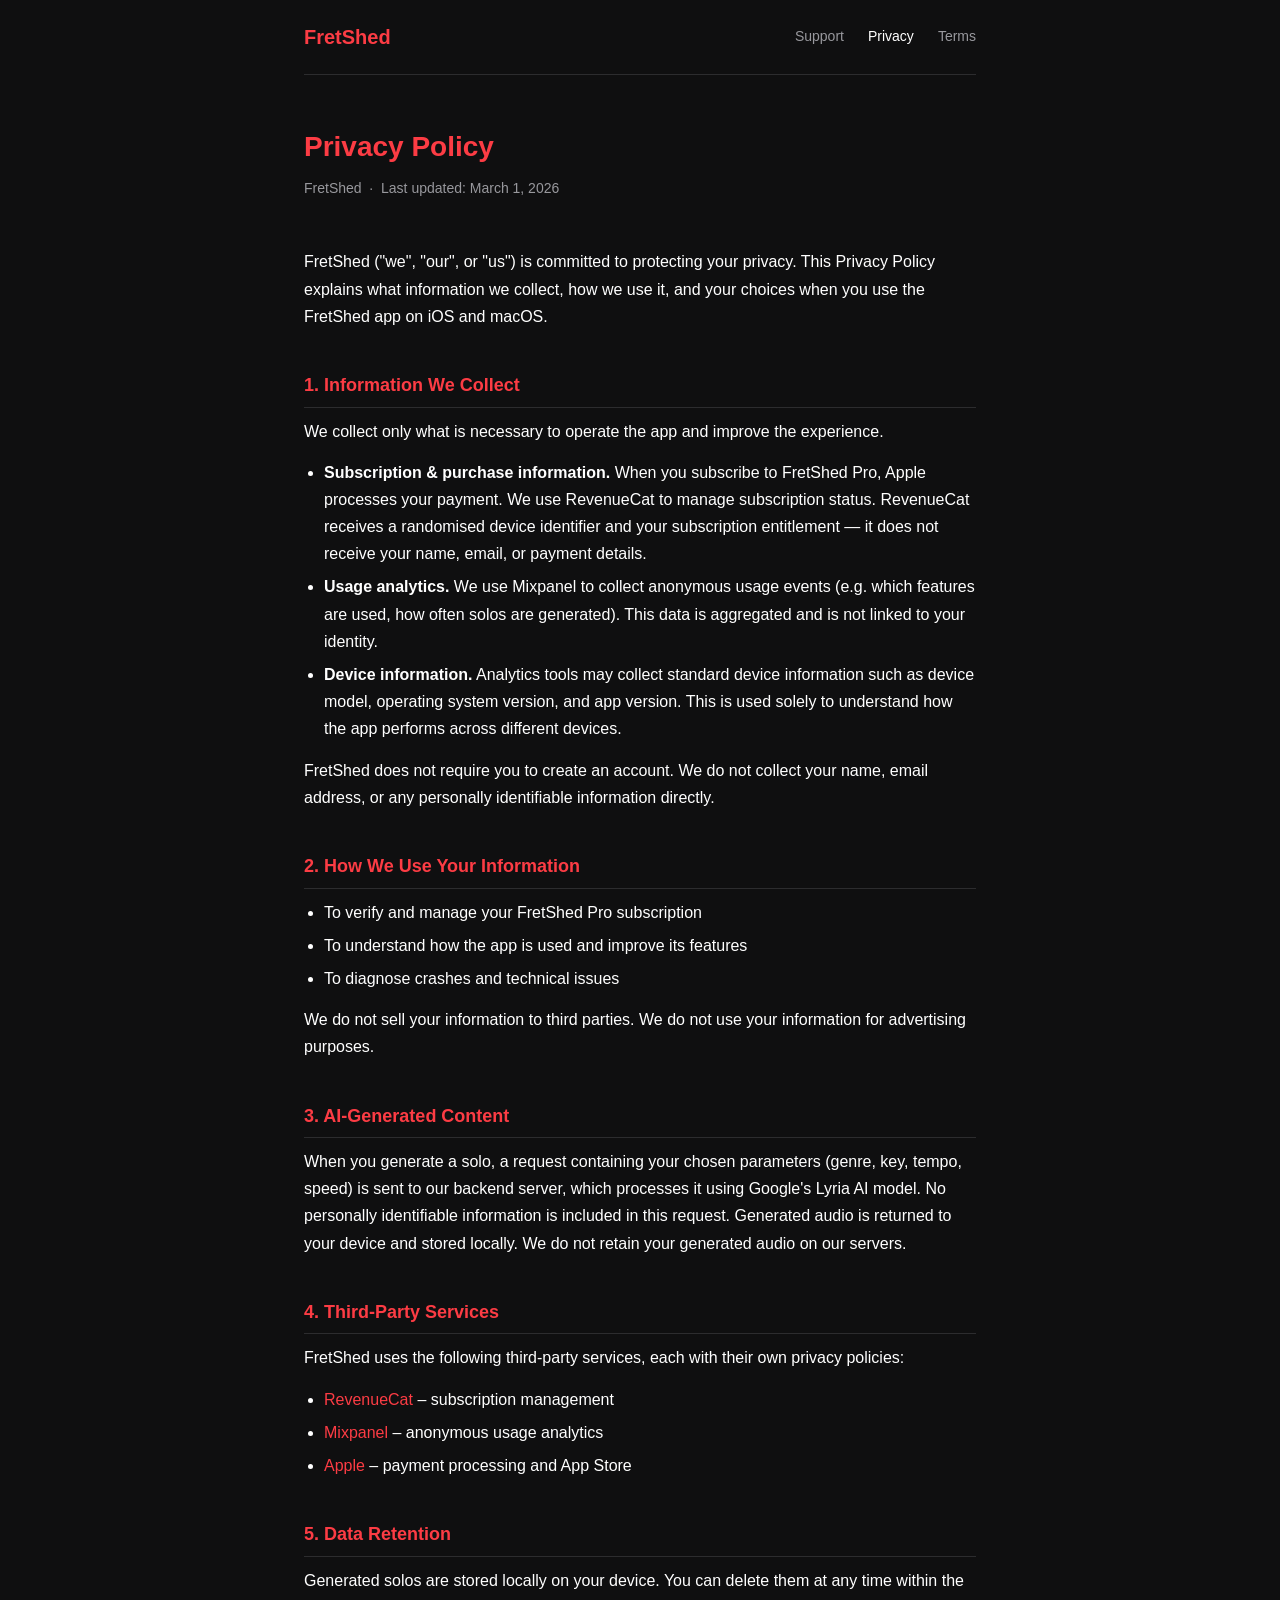
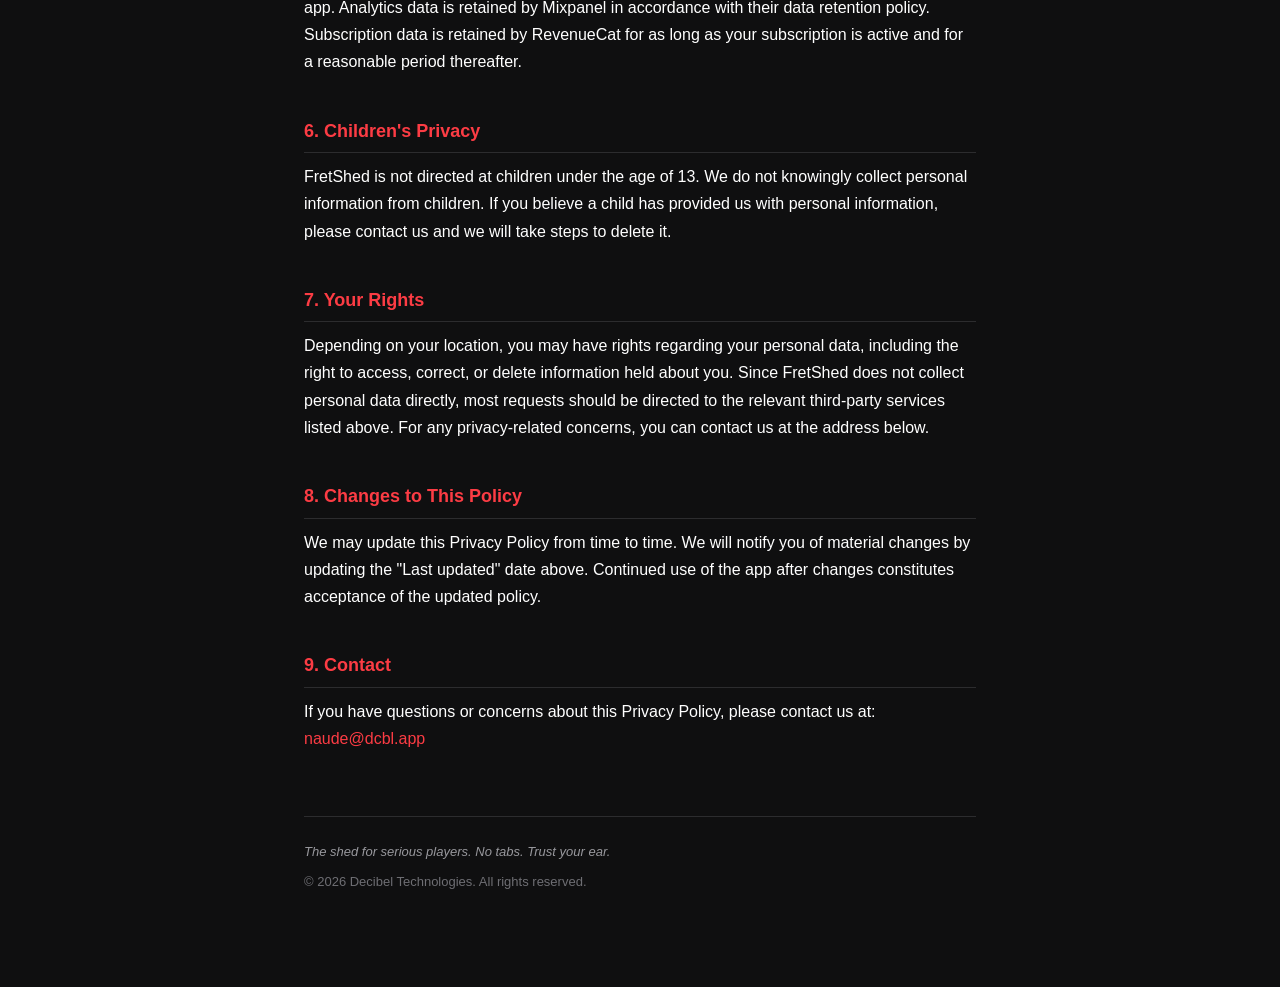
==== privacy.html @ 3954017b "Added support and updated terms and privacy with design language" ====
<!DOCTYPE html>
<html lang="en">
<head>
  <meta charset="UTF-8" />
  <meta name="viewport" content="width=device-width, initial-scale=1.0" />
  <title>Privacy Policy – FretShed</title>
  <style>
    *, *::before, *::after { box-sizing: border-box; margin: 0; padding: 0; }
    body {
      font-family: -apple-system, BlinkMacSystemFont, "SF Pro Display", sans-serif;
      font-size: 16px;
      line-height: 1.7;
      color: #FFFFFF;
      background: #0F0F10;
      padding: 0 24px 80px;
      max-width: 720px;
      margin: 0 auto;
    }
    nav {
      display: flex;
      align-items: center;
      gap: 24px;
      padding: 20px 0;
      border-bottom: 1px solid #2C2C2E;
      margin-bottom: 48px;
    }
    nav .brand {
      font-size: 20px;
      font-weight: 700;
      color: #FC3C44;
      text-decoration: none;
      margin-right: auto;
    }
    nav a {
      color: #98989D;
      text-decoration: none;
      font-size: 14px;
      font-weight: 500;
    }
    nav a:hover, nav a.active {
      color: #FFFFFF;
    }
    header { margin-bottom: 48px; }
    header h1 {
      font-size: 28px;
      font-weight: 700;
      color: #FC3C44;
      margin-bottom: 6px;
    }
    header p { color: #98989D; font-size: 14px; }
    h2 {
      font-size: 18px;
      font-weight: 600;
      color: #FC3C44;
      margin-top: 40px;
      margin-bottom: 10px;
      padding-bottom: 6px;
      border-bottom: 1px solid #2C2C2E;
    }
    p { margin-bottom: 14px; }
    ul { margin: 10px 0 14px 20px; }
    ul li { margin-bottom: 6px; color: #FFFFFF; }
    a { color: #FC3C44; text-decoration: none; }
    a:hover { text-decoration: underline; }
    footer {
      margin-top: 64px;
      padding-top: 24px;
      border-top: 1px solid #2C2C2E;
      font-size: 13px;
      color: #6E6E73;
    }
    footer .tagline {
      color: #98989D;
      font-style: italic;
      margin-bottom: 8px;
    }
  </style>
</head>
<body>

  <nav>
    <a href="support.html" class="brand">FretShed</a>
    <a href="support.html">Support</a>
    <a href="privacy.html" class="active">Privacy</a>
    <a href="terms.html">Terms</a>
  </nav>

  <header>
    <h1>Privacy Policy</h1>
    <p>FretShed &nbsp;·&nbsp; Last updated: March 1, 2026</p>
  </header>

  <p>FretShed ("we", "our", or "us") is committed to protecting your privacy. This Privacy Policy explains what information we collect, how we use it, and your choices when you use the FretShed app on iOS and macOS.</p>

  <h2>1. Information We Collect</h2>
  <p>We collect only what is necessary to operate the app and improve the experience.</p>
  <ul>
    <li><strong>Subscription & purchase information.</strong> When you subscribe to FretShed Pro, Apple processes your payment. We use RevenueCat to manage subscription status. RevenueCat receives a randomised device identifier and your subscription entitlement — it does not receive your name, email, or payment details.</li>
    <li><strong>Usage analytics.</strong> We use Mixpanel to collect anonymous usage events (e.g. which features are used, how often solos are generated). This data is aggregated and is not linked to your identity.</li>
    <li><strong>Device information.</strong> Analytics tools may collect standard device information such as device model, operating system version, and app version. This is used solely to understand how the app performs across different devices.</li>
  </ul>
  <p>FretShed does not require you to create an account. We do not collect your name, email address, or any personally identifiable information directly.</p>

  <h2>2. How We Use Your Information</h2>
  <ul>
    <li>To verify and manage your FretShed Pro subscription</li>
    <li>To understand how the app is used and improve its features</li>
    <li>To diagnose crashes and technical issues</li>
  </ul>
  <p>We do not sell your information to third parties. We do not use your information for advertising purposes.</p>

  <h2>3. AI-Generated Content</h2>
  <p>When you generate a solo, a request containing your chosen parameters (genre, key, tempo, speed) is sent to our backend server, which processes it using Google's Lyria AI model. No personally identifiable information is included in this request. Generated audio is returned to your device and stored locally. We do not retain your generated audio on our servers.</p>

  <h2>4. Third-Party Services</h2>
  <p>FretShed uses the following third-party services, each with their own privacy policies:</p>
  <ul>
    <li><a href="https://www.revenuecat.com/privacy" target="_blank">RevenueCat</a> – subscription management</li>
    <li><a href="https://mixpanel.com/legal/privacy-policy/" target="_blank">Mixpanel</a> – anonymous usage analytics</li>
    <li><a href="https://www.apple.com/legal/privacy/" target="_blank">Apple</a> – payment processing and App Store</li>
  </ul>

  <h2>5. Data Retention</h2>
  <p>Generated solos are stored locally on your device. You can delete them at any time within the app. Analytics data is retained by Mixpanel in accordance with their data retention policy. Subscription data is retained by RevenueCat for as long as your subscription is active and for a reasonable period thereafter.</p>

  <h2>6. Children's Privacy</h2>
  <p>FretShed is not directed at children under the age of 13. We do not knowingly collect personal information from children. If you believe a child has provided us with personal information, please contact us and we will take steps to delete it.</p>

  <h2>7. Your Rights</h2>
  <p>Depending on your location, you may have rights regarding your personal data, including the right to access, correct, or delete information held about you. Since FretShed does not collect personal data directly, most requests should be directed to the relevant third-party services listed above. For any privacy-related concerns, you can contact us at the address below.</p>

  <h2>8. Changes to This Policy</h2>
  <p>We may update this Privacy Policy from time to time. We will notify you of material changes by updating the "Last updated" date above. Continued use of the app after changes constitutes acceptance of the updated policy.</p>

  <h2>9. Contact</h2>
  <p>If you have questions or concerns about this Privacy Policy, please contact us at:<br />
  <a href="mailto:naude@dcbl.app">naude@dcbl.app</a></p>

  <footer>
    <p class="tagline">The shed for serious players. No tabs. Trust your ear.</p>
    <p>&copy; 2026 Decibel Technologies. All rights reserved.</p>
  </footer>

</body>
</html>
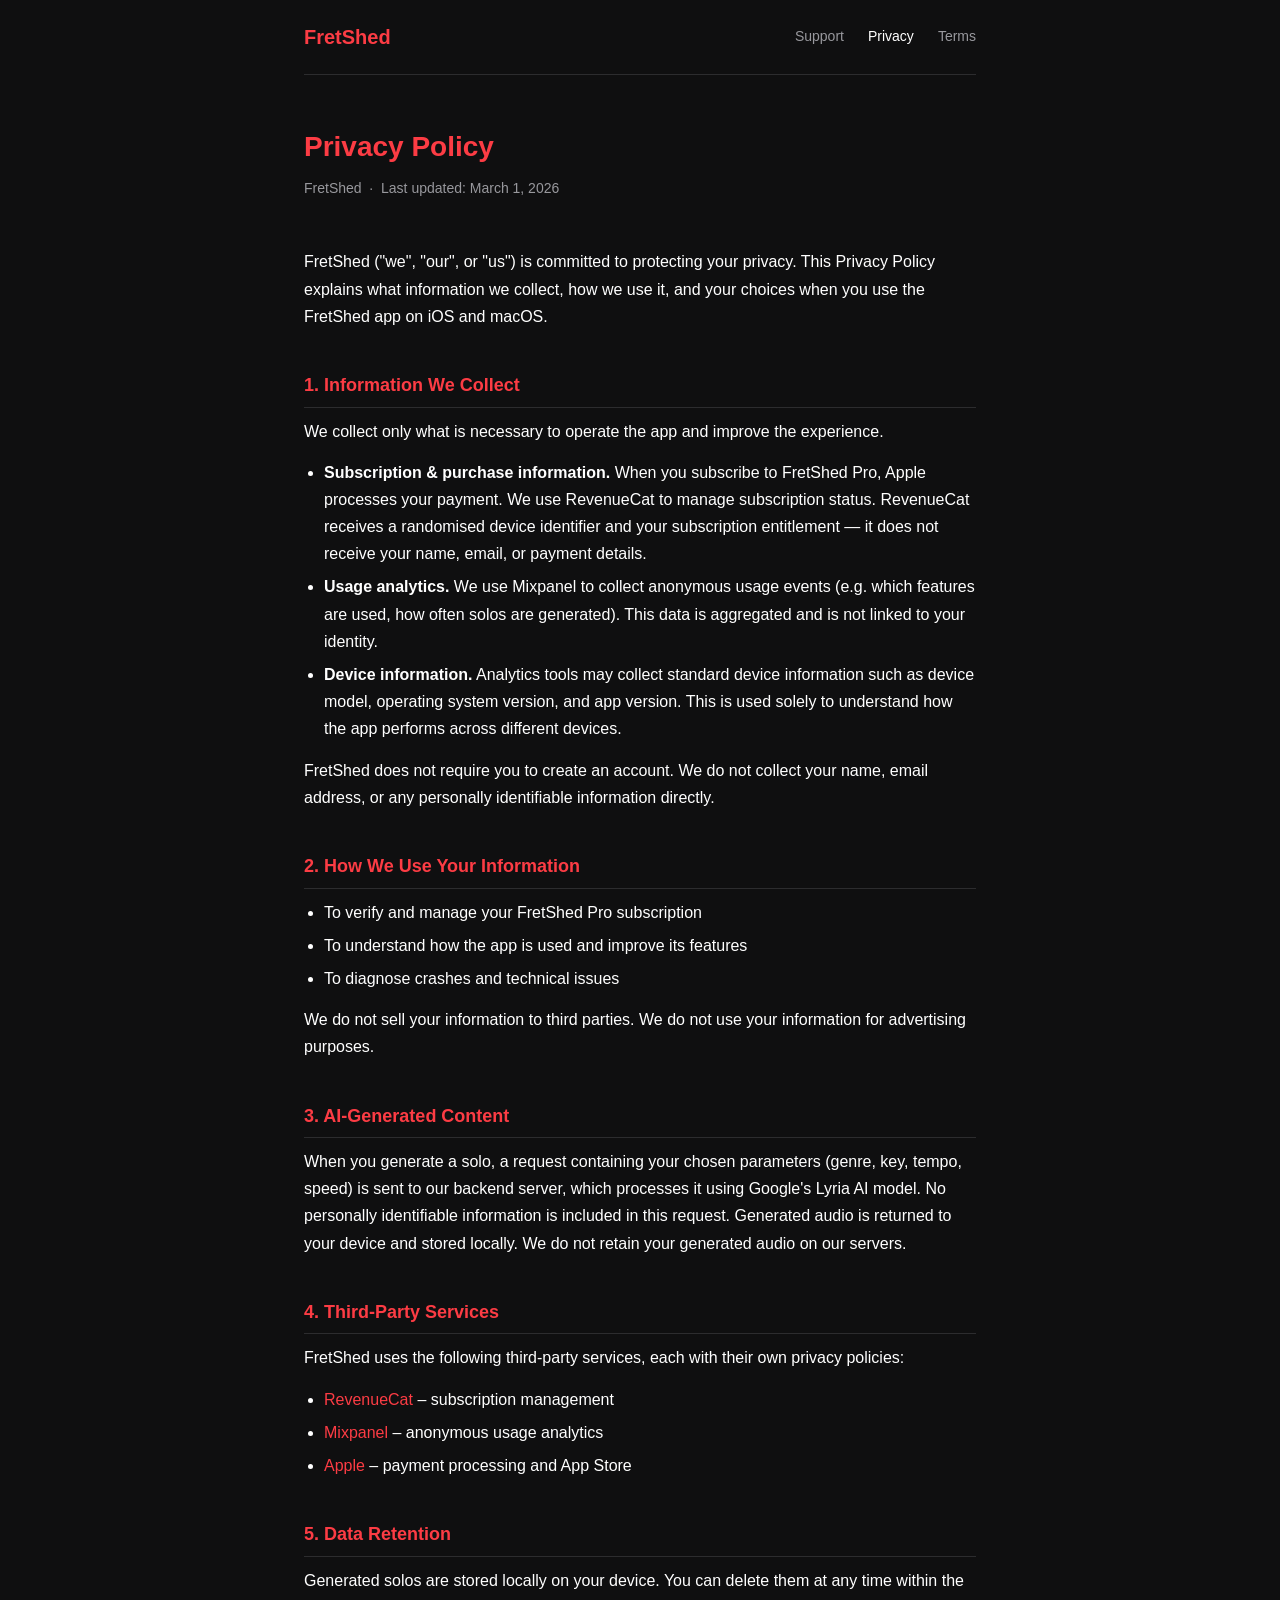
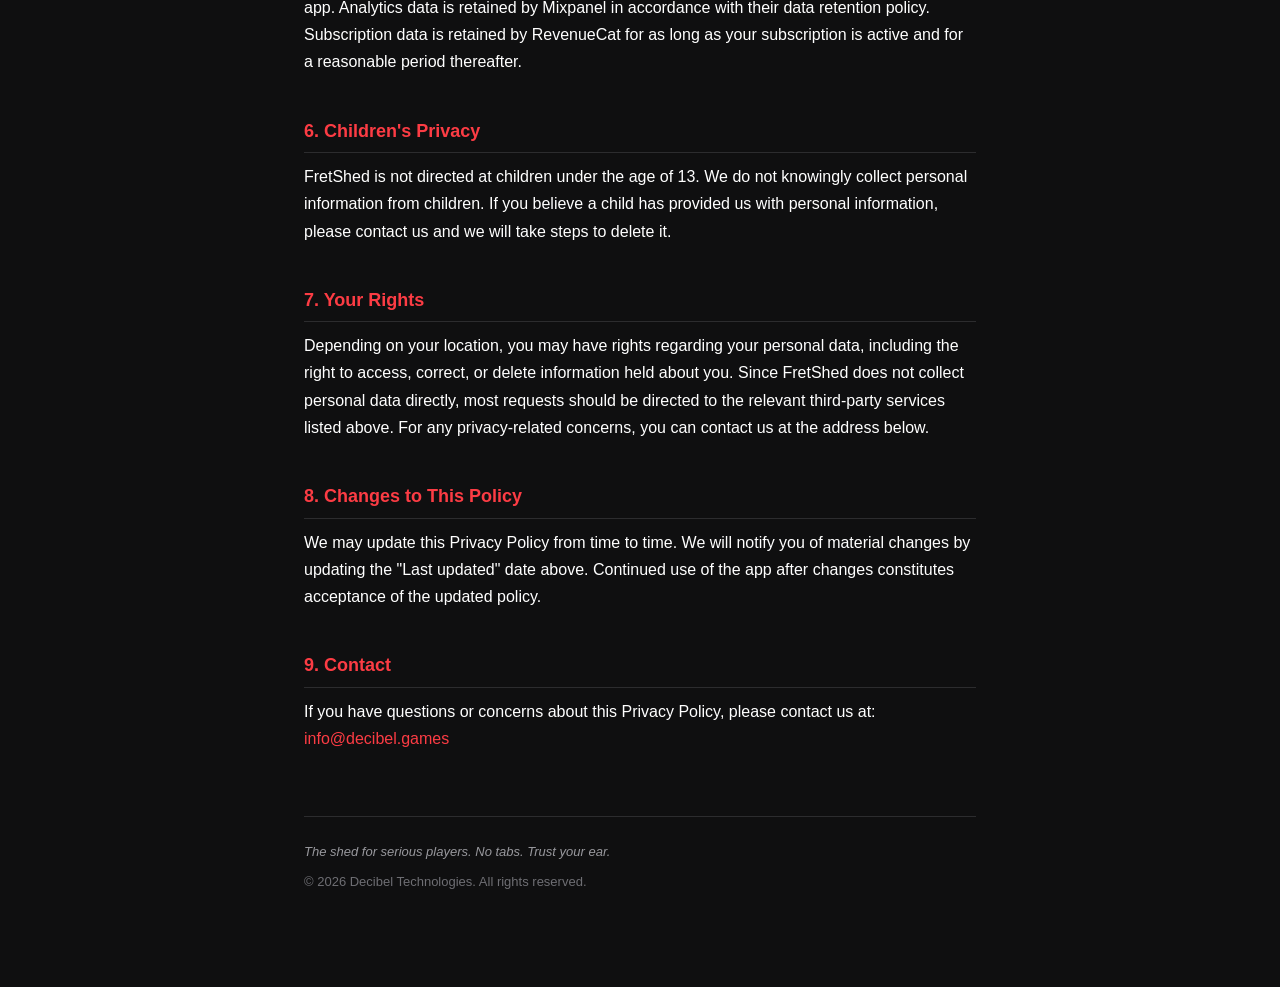
==== commit 7b3c5ef1: "SEO improvements: structured data, meta tags, sitemap, robots.txt, FAQ expansion - Add robots.txt an" ====
--- a/privacy.html
+++ b/privacy.html
@@ -4,6 +4,16 @@
   <meta charset="UTF-8" />
   <meta name="viewport" content="width=device-width, initial-scale=1.0" />
   <title>Privacy Policy – FretShed</title>
+  <meta name="description" content="FretShed Privacy Policy. We collect only what's necessary to operate the app. No accounts required. No personal data sold. Learn how we handle your information.">
+  <link rel="canonical" href="https://fretshed.app/privacy.html">
+
+  <!-- Open Graph -->
+  <meta property="og:type" content="website">
+  <meta property="og:site_name" content="FretShed">
+  <meta property="og:url" content="https://fretshed.app/privacy.html">
+  <meta property="og:title" content="Privacy Policy – FretShed">
+  <meta property="og:description" content="FretShed Privacy Policy. We collect only what's necessary to operate the app. No accounts required. No personal data sold.">
+  <meta property="og:image" content="https://fretshed.app/assets/icon.png">
   <style>
     *, *::before, *::after { box-sizing: border-box; margin: 0; padding: 0; }
     body {
@@ -115,9 +125,9 @@
   <h2>4. Third-Party Services</h2>
   <p>FretShed uses the following third-party services, each with their own privacy policies:</p>
   <ul>
-    <li><a href="https://www.revenuecat.com/privacy" target="_blank">RevenueCat</a> – subscription management</li>
-    <li><a href="https://mixpanel.com/legal/privacy-policy/" target="_blank">Mixpanel</a> – anonymous usage analytics</li>
-    <li><a href="https://www.apple.com/legal/privacy/" target="_blank">Apple</a> – payment processing and App Store</li>
+    <li><a href="https://www.revenuecat.com/privacy" target="_blank" rel="noopener noreferrer">RevenueCat</a> – subscription management</li>
+    <li><a href="https://mixpanel.com/legal/privacy-policy/" target="_blank" rel="noopener noreferrer">Mixpanel</a> – anonymous usage analytics</li>
+    <li><a href="https://www.apple.com/legal/privacy/" target="_blank" rel="noopener noreferrer">Apple</a> – payment processing and App Store</li>
   </ul>
 
   <h2>5. Data Retention</h2>
@@ -134,7 +144,7 @@
 
   <h2>9. Contact</h2>
   <p>If you have questions or concerns about this Privacy Policy, please contact us at:<br />
-  <a href="mailto:naude@dcbl.app">naude@dcbl.app</a></p>
+  <a href="mailto:info@decibel.games">info@decibel.games</a></p>
 
   <footer>
     <p class="tagline">The shed for serious players. No tabs. Trust your ear.</p>
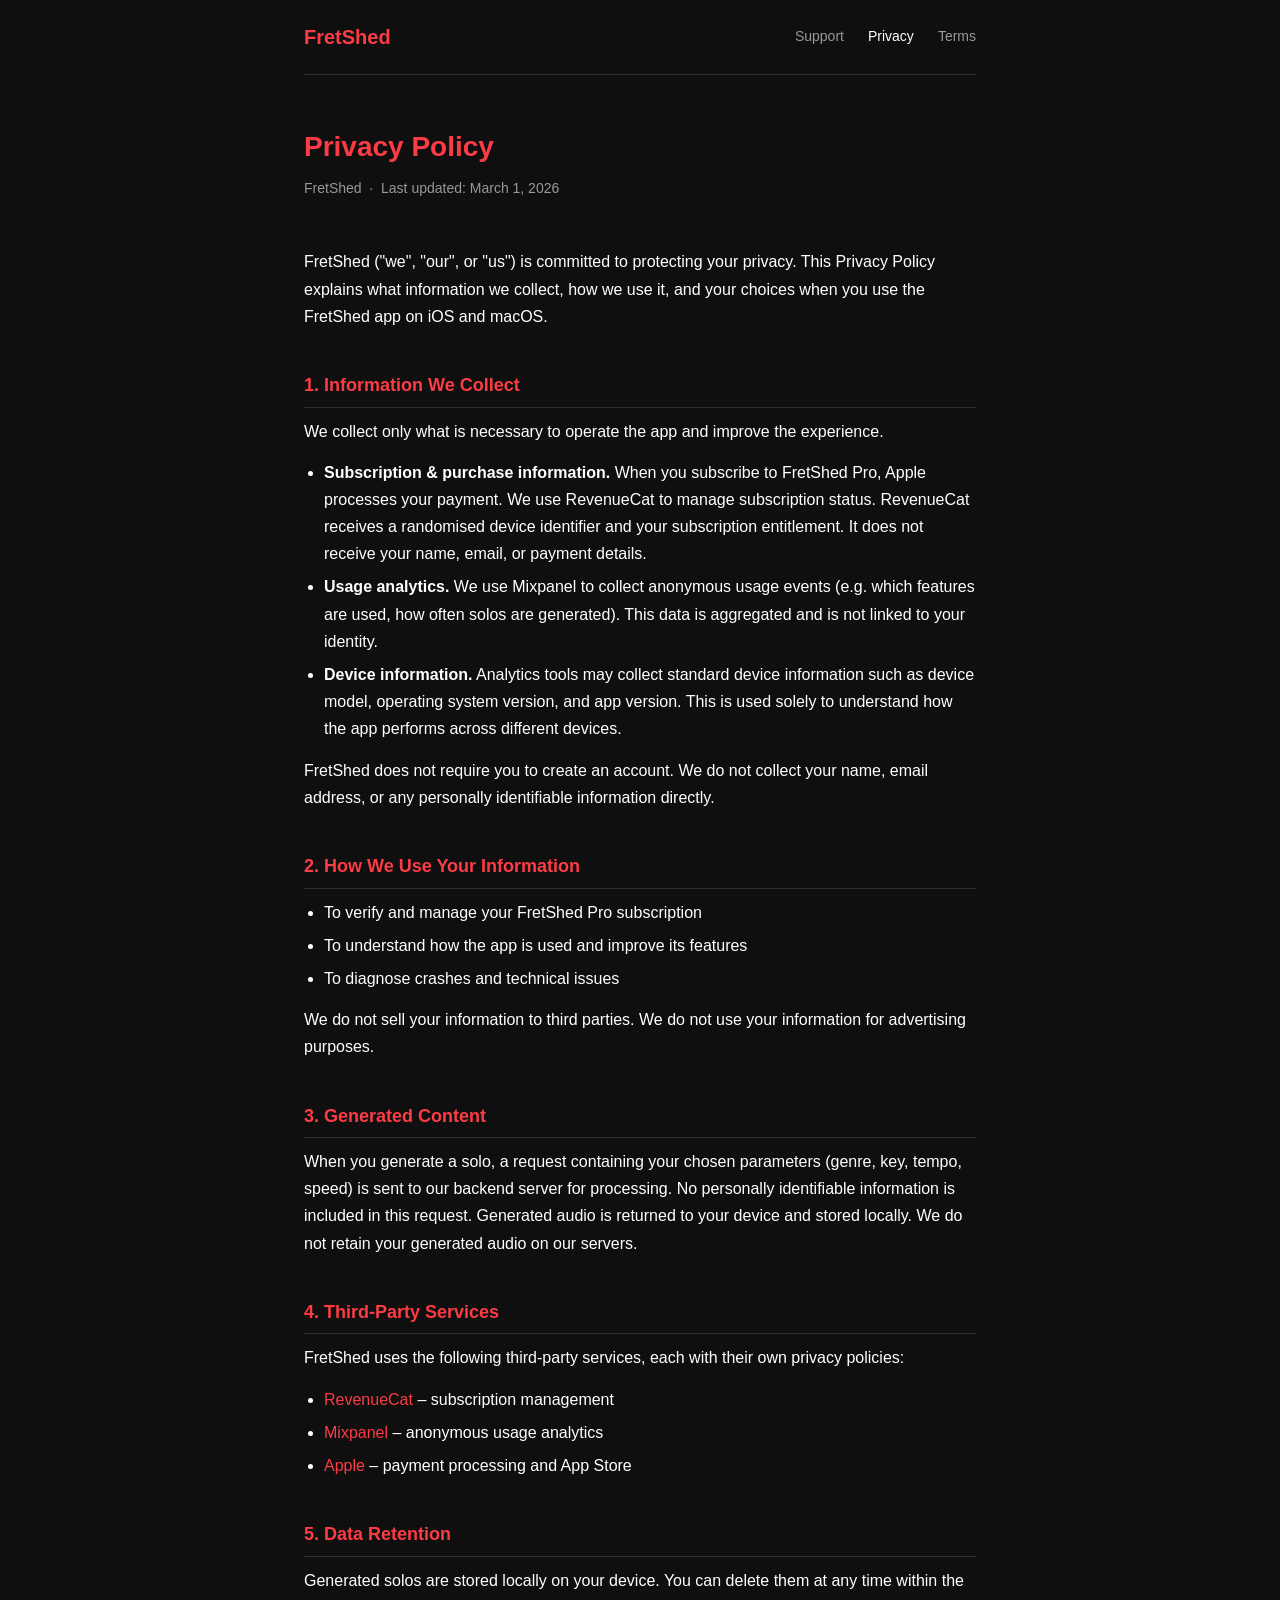
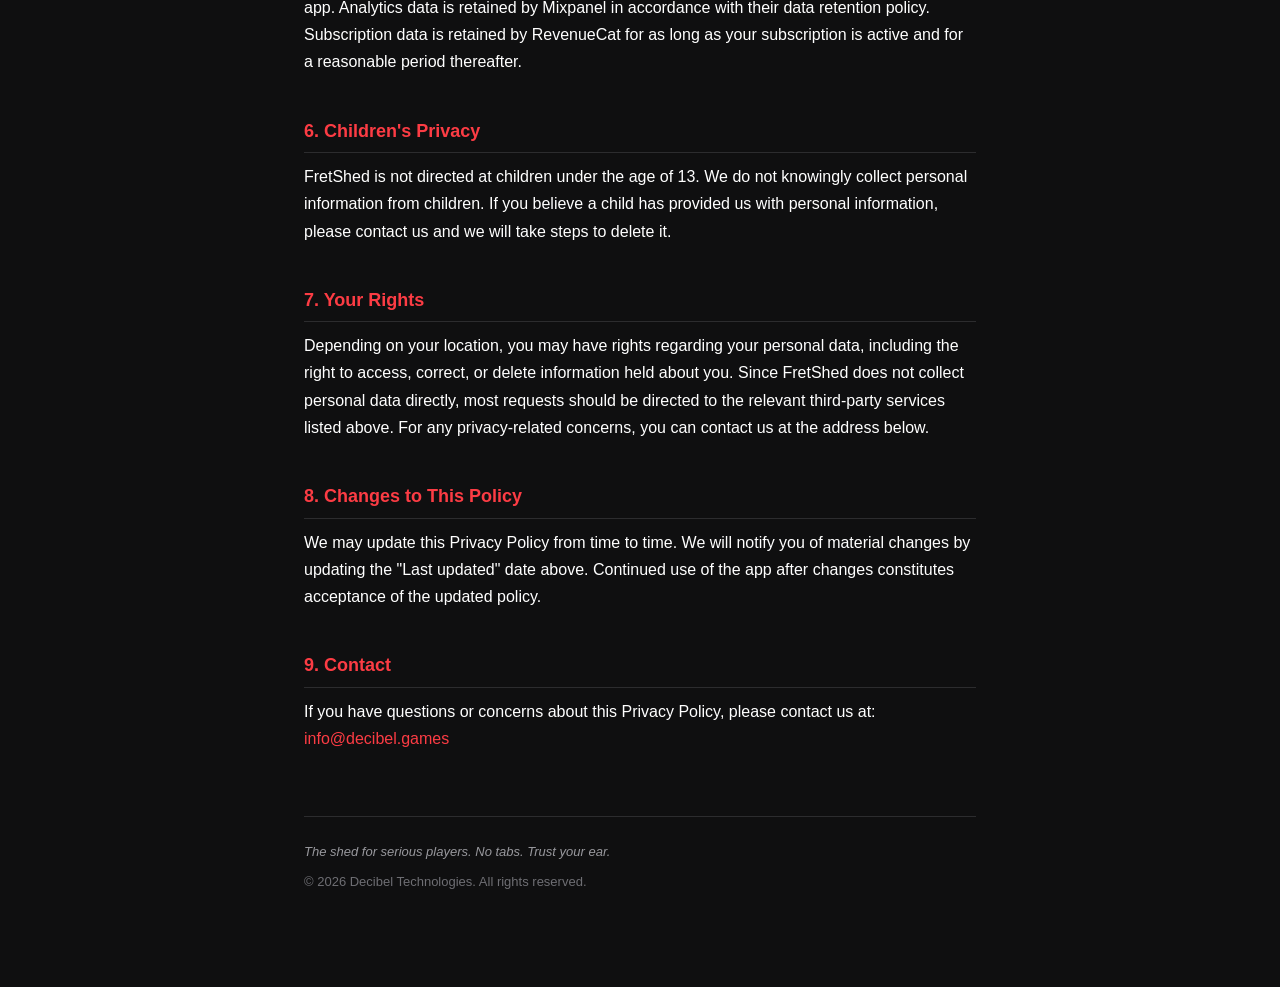
==== commit ab9b1acb: "Merge branch 'main' of github.com:dcbltech/fretshed-legal" ====
--- a/privacy.html
+++ b/privacy.html
@@ -5,15 +5,15 @@
   <meta name="viewport" content="width=device-width, initial-scale=1.0" />
   <title>Privacy Policy – FretShed</title>
   <meta name="description" content="FretShed Privacy Policy. We collect only what's necessary to operate the app. No accounts required. No personal data sold. Learn how we handle your information.">
-  <link rel="canonical" href="https://fretshed.app/privacy.html">
+  <link rel="canonical" href="https://fretshed.dcbl.app/privacy.html">
 
   <!-- Open Graph -->
   <meta property="og:type" content="website">
   <meta property="og:site_name" content="FretShed">
-  <meta property="og:url" content="https://fretshed.app/privacy.html">
+  <meta property="og:url" content="https://fretshed.dcbl.app/privacy.html">
   <meta property="og:title" content="Privacy Policy – FretShed">
   <meta property="og:description" content="FretShed Privacy Policy. We collect only what's necessary to operate the app. No accounts required. No personal data sold.">
-  <meta property="og:image" content="https://fretshed.app/assets/icon.png">
+  <meta property="og:image" content="https://fretshed.dcbl.app/assets/icon.png">
   <style>
     *, *::before, *::after { box-sizing: border-box; margin: 0; padding: 0; }
     body {
@@ -105,7 +105,7 @@
   <h2>1. Information We Collect</h2>
   <p>We collect only what is necessary to operate the app and improve the experience.</p>
   <ul>
-    <li><strong>Subscription & purchase information.</strong> When you subscribe to FretShed Pro, Apple processes your payment. We use RevenueCat to manage subscription status. RevenueCat receives a randomised device identifier and your subscription entitlement — it does not receive your name, email, or payment details.</li>
+    <li><strong>Subscription & purchase information.</strong> When you subscribe to FretShed Pro, Apple processes your payment. We use RevenueCat to manage subscription status. RevenueCat receives a randomised device identifier and your subscription entitlement. It does not receive your name, email, or payment details.</li>
     <li><strong>Usage analytics.</strong> We use Mixpanel to collect anonymous usage events (e.g. which features are used, how often solos are generated). This data is aggregated and is not linked to your identity.</li>
     <li><strong>Device information.</strong> Analytics tools may collect standard device information such as device model, operating system version, and app version. This is used solely to understand how the app performs across different devices.</li>
   </ul>
@@ -119,8 +119,8 @@
   </ul>
   <p>We do not sell your information to third parties. We do not use your information for advertising purposes.</p>
 
-  <h2>3. AI-Generated Content</h2>
-  <p>When you generate a solo, a request containing your chosen parameters (genre, key, tempo, speed) is sent to our backend server, which processes it using Google's Lyria AI model. No personally identifiable information is included in this request. Generated audio is returned to your device and stored locally. We do not retain your generated audio on our servers.</p>
+  <h2>3. Generated Content</h2>
+  <p>When you generate a solo, a request containing your chosen parameters (genre, key, tempo, speed) is sent to our backend server for processing. No personally identifiable information is included in this request. Generated audio is returned to your device and stored locally. We do not retain your generated audio on our servers.</p>
 
   <h2>4. Third-Party Services</h2>
   <p>FretShed uses the following third-party services, each with their own privacy policies:</p>
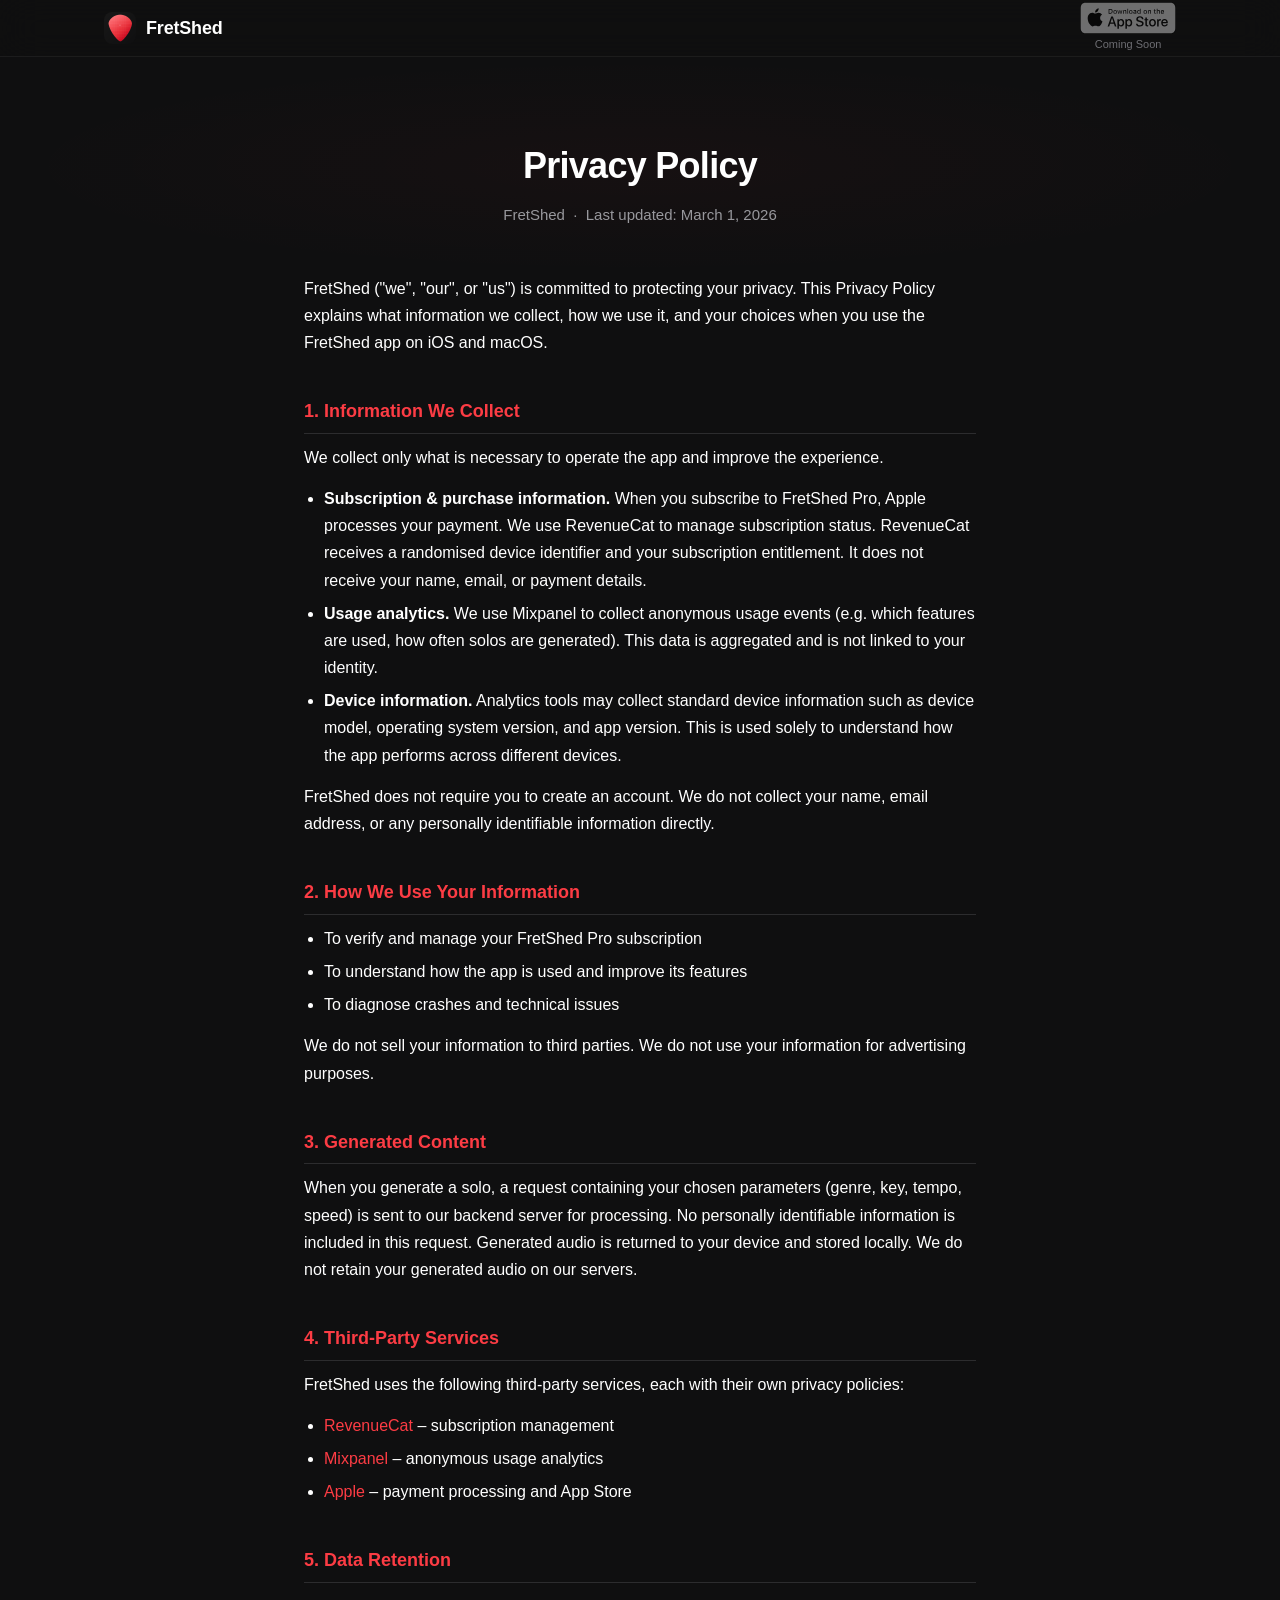
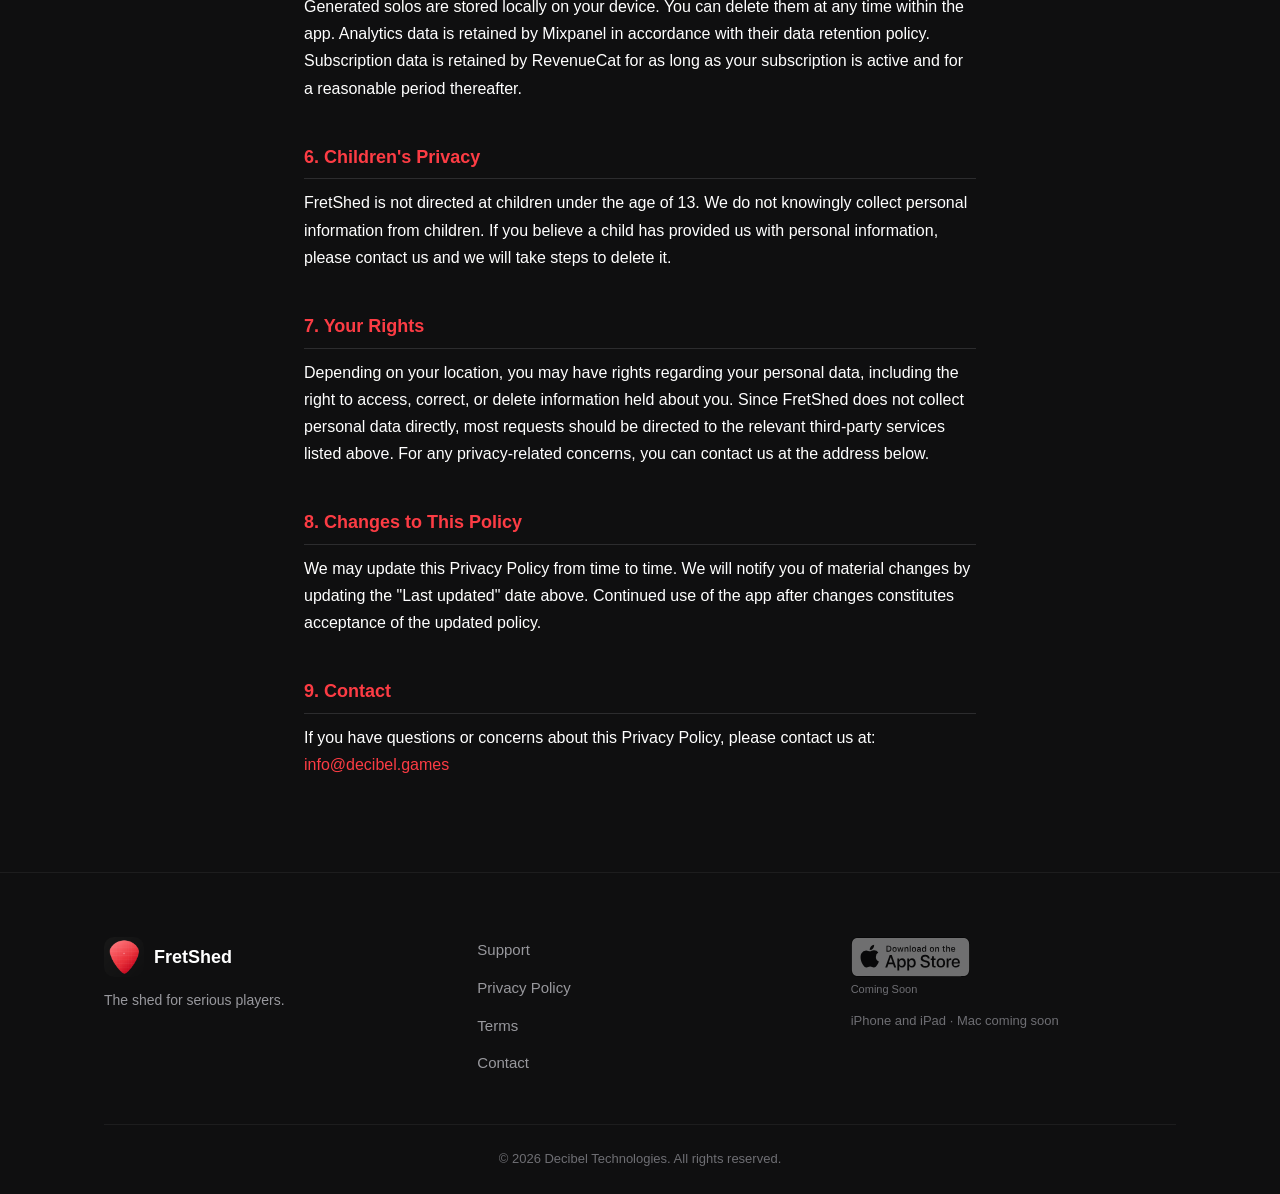
==== commit 94a7a7af: "Unify legal/support pages with landing page layout Replace inline styles on support, privacy, and te" ====
--- a/privacy.html
+++ b/privacy.html
@@ -14,142 +14,124 @@
   <meta property="og:title" content="Privacy Policy – FretShed">
   <meta property="og:description" content="FretShed Privacy Policy. We collect only what's necessary to operate the app. No accounts required. No personal data sold.">
   <meta property="og:image" content="https://fretshed.dcbl.app/assets/icon.png">
-  <style>
-    *, *::before, *::after { box-sizing: border-box; margin: 0; padding: 0; }
-    body {
-      font-family: -apple-system, BlinkMacSystemFont, "SF Pro Display", sans-serif;
-      font-size: 16px;
-      line-height: 1.7;
-      color: #FFFFFF;
-      background: #0F0F10;
-      padding: 0 24px 80px;
-      max-width: 720px;
-      margin: 0 auto;
-    }
-    nav {
-      display: flex;
-      align-items: center;
-      gap: 24px;
-      padding: 20px 0;
-      border-bottom: 1px solid #2C2C2E;
-      margin-bottom: 48px;
-    }
-    nav .brand {
-      font-size: 20px;
-      font-weight: 700;
-      color: #FC3C44;
-      text-decoration: none;
-      margin-right: auto;
-    }
-    nav a {
-      color: #98989D;
-      text-decoration: none;
-      font-size: 14px;
-      font-weight: 500;
-    }
-    nav a:hover, nav a.active {
-      color: #FFFFFF;
-    }
-    header { margin-bottom: 48px; }
-    header h1 {
-      font-size: 28px;
-      font-weight: 700;
-      color: #FC3C44;
-      margin-bottom: 6px;
-    }
-    header p { color: #98989D; font-size: 14px; }
-    h2 {
-      font-size: 18px;
-      font-weight: 600;
-      color: #FC3C44;
-      margin-top: 40px;
-      margin-bottom: 10px;
-      padding-bottom: 6px;
-      border-bottom: 1px solid #2C2C2E;
-    }
-    p { margin-bottom: 14px; }
-    ul { margin: 10px 0 14px 20px; }
-    ul li { margin-bottom: 6px; color: #FFFFFF; }
-    a { color: #FC3C44; text-decoration: none; }
-    a:hover { text-decoration: underline; }
-    footer {
-      margin-top: 64px;
-      padding-top: 24px;
-      border-top: 1px solid #2C2C2E;
-      font-size: 13px;
-      color: #6E6E73;
-    }
-    footer .tagline {
-      color: #98989D;
-      font-style: italic;
-      margin-bottom: 8px;
-    }
-  </style>
+
+  <link rel="icon" href="assets/icon.png" type="image/png">
+  <link rel="stylesheet" href="assets/styles.css">
 </head>
 <body>
 
-  <nav>
-    <a href="support.html" class="brand">FretShed</a>
-    <a href="support.html">Support</a>
-    <a href="privacy.html" class="active">Privacy</a>
-    <a href="terms.html">Terms</a>
+  <!-- Nav -->
+  <nav class="site-nav" aria-label="Main navigation">
+    <div class="container">
+      <a href="./" class="nav-brand">
+        <img src="assets/icon.png" alt="FretShed app icon" width="32" height="32">
+        <span>FretShed</span>
+      </a>
+      <div class="nav-badge-wrap">
+        <a href="https://apps.apple.com/us/app/fretshed/id6759403787" class="nav-badge coming-soon-muted" aria-label="Download FretShed on the App Store" rel="noopener noreferrer" target="_blank">
+          <img src="assets/Download_on_App_Store/White_lockup/SVG/Download_on_the_App_Store_Badge_US-UK_RGB_wht_092917.svg" alt="" width="120" height="40">
+        </a>
+        <span class="coming-soon-label">Coming Soon</span>
+      </div>
+    </div>
   </nav>
 
-  <header>
-    <h1>Privacy Policy</h1>
-    <p>FretShed &nbsp;·&nbsp; Last updated: March 1, 2026</p>
-  </header>
+  <main>
 
-  <p>FretShed ("we", "our", or "us") is committed to protecting your privacy. This Privacy Policy explains what information we collect, how we use it, and your choices when you use the FretShed app on iOS and macOS.</p>
+    <!-- Page Header -->
+    <section class="page-header">
+      <div class="container">
+        <h1>Privacy Policy</h1>
+        <p>FretShed &nbsp;·&nbsp; Last updated: March 1, 2026</p>
+      </div>
+    </section>
 
-  <h2>1. Information We Collect</h2>
-  <p>We collect only what is necessary to operate the app and improve the experience.</p>
-  <ul>
-    <li><strong>Subscription & purchase information.</strong> When you subscribe to FretShed Pro, Apple processes your payment. We use RevenueCat to manage subscription status. RevenueCat receives a randomised device identifier and your subscription entitlement. It does not receive your name, email, or payment details.</li>
-    <li><strong>Usage analytics.</strong> We use Mixpanel to collect anonymous usage events (e.g. which features are used, how often solos are generated). This data is aggregated and is not linked to your identity.</li>
-    <li><strong>Device information.</strong> Analytics tools may collect standard device information such as device model, operating system version, and app version. This is used solely to understand how the app performs across different devices.</li>
-  </ul>
-  <p>FretShed does not require you to create an account. We do not collect your name, email address, or any personally identifiable information directly.</p>
+    <!-- Content -->
+    <div class="legal-content">
 
-  <h2>2. How We Use Your Information</h2>
-  <ul>
-    <li>To verify and manage your FretShed Pro subscription</li>
-    <li>To understand how the app is used and improve its features</li>
-    <li>To diagnose crashes and technical issues</li>
-  </ul>
-  <p>We do not sell your information to third parties. We do not use your information for advertising purposes.</p>
+      <p>FretShed ("we", "our", or "us") is committed to protecting your privacy. This Privacy Policy explains what information we collect, how we use it, and your choices when you use the FretShed app on iOS and macOS.</p>
 
-  <h2>3. Generated Content</h2>
-  <p>When you generate a solo, a request containing your chosen parameters (genre, key, tempo, speed) is sent to our backend server for processing. No personally identifiable information is included in this request. Generated audio is returned to your device and stored locally. We do not retain your generated audio on our servers.</p>
+      <h2>1. Information We Collect</h2>
+      <p>We collect only what is necessary to operate the app and improve the experience.</p>
+      <ul>
+        <li><strong>Subscription & purchase information.</strong> When you subscribe to FretShed Pro, Apple processes your payment. We use RevenueCat to manage subscription status. RevenueCat receives a randomised device identifier and your subscription entitlement. It does not receive your name, email, or payment details.</li>
+        <li><strong>Usage analytics.</strong> We use Mixpanel to collect anonymous usage events (e.g. which features are used, how often solos are generated). This data is aggregated and is not linked to your identity.</li>
+        <li><strong>Device information.</strong> Analytics tools may collect standard device information such as device model, operating system version, and app version. This is used solely to understand how the app performs across different devices.</li>
+      </ul>
+      <p>FretShed does not require you to create an account. We do not collect your name, email address, or any personally identifiable information directly.</p>
 
-  <h2>4. Third-Party Services</h2>
-  <p>FretShed uses the following third-party services, each with their own privacy policies:</p>
-  <ul>
-    <li><a href="https://www.revenuecat.com/privacy" target="_blank" rel="noopener noreferrer">RevenueCat</a> – subscription management</li>
-    <li><a href="https://mixpanel.com/legal/privacy-policy/" target="_blank" rel="noopener noreferrer">Mixpanel</a> – anonymous usage analytics</li>
-    <li><a href="https://www.apple.com/legal/privacy/" target="_blank" rel="noopener noreferrer">Apple</a> – payment processing and App Store</li>
-  </ul>
+      <h2>2. How We Use Your Information</h2>
+      <ul>
+        <li>To verify and manage your FretShed Pro subscription</li>
+        <li>To understand how the app is used and improve its features</li>
+        <li>To diagnose crashes and technical issues</li>
+      </ul>
+      <p>We do not sell your information to third parties. We do not use your information for advertising purposes.</p>
 
-  <h2>5. Data Retention</h2>
-  <p>Generated solos are stored locally on your device. You can delete them at any time within the app. Analytics data is retained by Mixpanel in accordance with their data retention policy. Subscription data is retained by RevenueCat for as long as your subscription is active and for a reasonable period thereafter.</p>
+      <h2>3. Generated Content</h2>
+      <p>When you generate a solo, a request containing your chosen parameters (genre, key, tempo, speed) is sent to our backend server for processing. No personally identifiable information is included in this request. Generated audio is returned to your device and stored locally. We do not retain your generated audio on our servers.</p>
 
-  <h2>6. Children's Privacy</h2>
-  <p>FretShed is not directed at children under the age of 13. We do not knowingly collect personal information from children. If you believe a child has provided us with personal information, please contact us and we will take steps to delete it.</p>
+      <h2>4. Third-Party Services</h2>
+      <p>FretShed uses the following third-party services, each with their own privacy policies:</p>
+      <ul>
+        <li><a href="https://www.revenuecat.com/privacy" target="_blank" rel="noopener noreferrer">RevenueCat</a> – subscription management</li>
+        <li><a href="https://mixpanel.com/legal/privacy-policy/" target="_blank" rel="noopener noreferrer">Mixpanel</a> – anonymous usage analytics</li>
+        <li><a href="https://www.apple.com/legal/privacy/" target="_blank" rel="noopener noreferrer">Apple</a> – payment processing and App Store</li>
+      </ul>
 
-  <h2>7. Your Rights</h2>
-  <p>Depending on your location, you may have rights regarding your personal data, including the right to access, correct, or delete information held about you. Since FretShed does not collect personal data directly, most requests should be directed to the relevant third-party services listed above. For any privacy-related concerns, you can contact us at the address below.</p>
+      <h2>5. Data Retention</h2>
+      <p>Generated solos are stored locally on your device. You can delete them at any time within the app. Analytics data is retained by Mixpanel in accordance with their data retention policy. Subscription data is retained by RevenueCat for as long as your subscription is active and for a reasonable period thereafter.</p>
 
-  <h2>8. Changes to This Policy</h2>
-  <p>We may update this Privacy Policy from time to time. We will notify you of material changes by updating the "Last updated" date above. Continued use of the app after changes constitutes acceptance of the updated policy.</p>
+      <h2>6. Children's Privacy</h2>
+      <p>FretShed is not directed at children under the age of 13. We do not knowingly collect personal information from children. If you believe a child has provided us with personal information, please contact us and we will take steps to delete it.</p>
 
-  <h2>9. Contact</h2>
-  <p>If you have questions or concerns about this Privacy Policy, please contact us at:<br />
-  <a href="mailto:info@decibel.games">info@decibel.games</a></p>
+      <h2>7. Your Rights</h2>
+      <p>Depending on your location, you may have rights regarding your personal data, including the right to access, correct, or delete information held about you. Since FretShed does not collect personal data directly, most requests should be directed to the relevant third-party services listed above. For any privacy-related concerns, you can contact us at the address below.</p>
 
-  <footer>
-    <p class="tagline">The shed for serious players. No tabs. Trust your ear.</p>
-    <p>&copy; 2026 Decibel Technologies. All rights reserved.</p>
+      <h2>8. Changes to This Policy</h2>
+      <p>We may update this Privacy Policy from time to time. We will notify you of material changes by updating the "Last updated" date above. Continued use of the app after changes constitutes acceptance of the updated policy.</p>
+
+      <h2>9. Contact</h2>
+      <p>If you have questions or concerns about this Privacy Policy, please contact us at:<br />
+      <a href="mailto:info@decibel.games">info@decibel.games</a></p>
+
+    </div>
+
+  </main>
+
+  <!-- Footer -->
+  <footer class="site-footer">
+    <div class="container">
+      <div class="footer-grid">
+        <div>
+          <div class="footer-brand">
+            <img src="assets/icon.png" alt="FretShed app icon" width="40" height="40">
+            <span>FretShed</span>
+          </div>
+          <p class="footer-tagline">The shed for serious players.</p>
+        </div>
+        <div>
+          <ul class="footer-links">
+            <li><a href="support.html">Support</a></li>
+            <li><a href="privacy.html">Privacy Policy</a></li>
+            <li><a href="terms.html">Terms</a></li>
+            <li><a href="mailto:info@decibel.games">Contact</a></li>
+          </ul>
+        </div>
+        <div class="footer-download">
+          <a href="https://apps.apple.com/us/app/fretshed/id6759403787" class="coming-soon-muted" aria-label="Download FretShed on the App Store" rel="noopener noreferrer" target="_blank">
+            <img src="assets/Download_on_App_Store/White_lockup/SVG/Download_on_the_App_Store_Badge_US-UK_RGB_wht_092917.svg" alt="" width="120" height="40">
+          </a>
+          <span class="coming-soon-label">Coming Soon</span>
+          <p class="platform-note">iPhone and iPad · Mac coming soon</p>
+        </div>
+      </div>
+      <div class="footer-bottom">
+        <p>&copy; 2026 Decibel Technologies. All rights reserved.</p>
+      </div>
+    </div>
   </footer>
 
+  <script src="assets/app.js"></script>
 </body>
 </html>
--- a/assets/styles.css
+++ b/assets/styles.css
@@ -0,0 +1,814 @@
+/* ============================================
+   FretShed – Landing Page Styles
+   ============================================ */
+
+/* --- Custom Properties --- */
+:root {
+  --color-bg-primary: #0F0F10;
+  --color-bg-elevated: #1C1C1E;
+  --color-bg-secondary: #2C2C2E;
+  --color-text-primary: #FFFFFF;
+  --color-text-secondary: #98989D;
+  --color-text-tertiary: #6E6E73;
+  --color-accent-primary: #FC3C44;
+  --color-accent-secondary: #FA586A;
+  --color-accent-pressed: #D60017;
+  --color-accent-light: #FF758F;
+  --gradient-primary: linear-gradient(135deg, #FC3C44 0%, #FA586A 50%, #FF758F 100%);
+  --radius-sm: 8px;
+  --radius-card: 20px;
+  --radius-pill: 999px;
+  --shadow-card: 0 5px 10px rgba(0, 0, 0, 0.2);
+  --shadow-accent: 0 6px 12px rgba(252, 60, 68, 0.3);
+  --font-stack: -apple-system, BlinkMacSystemFont, "SF Pro Display", "SF Pro Text", sans-serif;
+}
+
+/* --- Reset & Base --- */
+*,
+*::before,
+*::after {
+  margin: 0;
+  padding: 0;
+  box-sizing: border-box;
+}
+
+html {
+  scroll-behavior: smooth;
+}
+
+body {
+  font-family: var(--font-stack);
+  font-weight: 400;
+  background: var(--color-bg-primary);
+  color: var(--color-text-primary);
+  line-height: 1.6;
+  -webkit-font-smoothing: antialiased;
+  -moz-osx-font-smoothing: grayscale;
+}
+
+img {
+  display: block;
+  max-width: 100%;
+}
+
+a {
+  color: inherit;
+  text-decoration: none;
+}
+
+/* --- Focus Styles --- */
+a:focus-visible,
+button:focus-visible {
+  outline: 2px solid var(--color-accent-primary);
+  outline-offset: 2px;
+}
+
+/* --- Utility --- */
+.container {
+  width: 100%;
+  max-width: 1120px;
+  margin: 0 auto;
+  padding: 0 24px;
+}
+
+.section-heading {
+  font-size: 2rem;
+  font-weight: 700;
+  text-align: center;
+  margin-bottom: 48px;
+}
+
+/* --- Nav --- */
+.site-nav {
+  position: sticky;
+  top: 0;
+  z-index: 100;
+  backdrop-filter: blur(20px);
+  -webkit-backdrop-filter: blur(20px);
+  background: rgba(15, 15, 16, 0.8);
+  border-bottom: 1px solid rgba(255, 255, 255, 0.06);
+}
+
+.site-nav .container {
+  display: flex;
+  align-items: center;
+  justify-content: space-between;
+  height: 56px;
+}
+
+.nav-brand {
+  display: flex;
+  align-items: center;
+  gap: 10px;
+}
+
+.nav-brand img {
+  width: 32px;
+  height: 32px;
+  border-radius: 8px;
+}
+
+.nav-brand span {
+  font-size: 1.125rem;
+  font-weight: 700;
+  letter-spacing: -0.01em;
+}
+
+.nav-badge img {
+  height: 32px;
+  width: auto;
+}
+
+.nav-badge-wrap {
+  display: flex;
+  flex-direction: column;
+  align-items: center;
+  gap: 2px;
+}
+
+/* --- Coming Soon Shared --- */
+.coming-soon-muted {
+  opacity: 0.4;
+  pointer-events: none;
+}
+
+.coming-soon-label {
+  font-size: 11px;
+  color: var(--color-text-tertiary);
+  text-align: center;
+  display: block;
+}
+
+.btn-coming-soon {
+  display: inline-block;
+  padding: 14px 40px;
+  background: var(--color-bg-elevated);
+  border: 1px solid var(--color-accent-primary);
+  color: var(--color-text-secondary);
+  font-size: 1rem;
+  font-weight: 600;
+  border-radius: var(--radius-pill);
+  cursor: default;
+}
+
+/* --- Hero --- */
+.hero {
+  min-height: 100vh;
+  display: flex;
+  align-items: center;
+  justify-content: center;
+  text-align: center;
+  padding: 96px 24px 80px;
+  background: radial-gradient(ellipse at center, rgba(252, 60, 68, 0.05) 0%, transparent 70%);
+}
+
+.hero-inner {
+  max-width: 700px;
+}
+
+.hero-icon {
+  width: 120px;
+  height: 120px;
+  border-radius: 28px;
+  box-shadow: 0 0 40px rgba(252, 60, 68, 0.4);
+  margin: 0 auto 40px;
+}
+
+.hero-eyebrow {
+  font-size: 0.8125rem;
+  font-weight: 600;
+  text-transform: uppercase;
+  letter-spacing: 0.1em;
+  color: var(--color-accent-primary);
+  margin-bottom: 16px;
+}
+
+.hero h1 {
+  font-size: 3rem;
+  font-weight: 700;
+  line-height: 1.15;
+  letter-spacing: -0.02em;
+  margin-bottom: 24px;
+}
+
+.hero-sub {
+  max-width: 600px;
+  margin: 0 auto 32px;
+  font-size: 1.125rem;
+  line-height: 1.7;
+  color: var(--color-text-secondary);
+}
+
+.hero-pricing-note {
+  margin-top: 16px;
+  font-size: 0.875rem;
+  color: var(--color-text-tertiary);
+}
+
+/* --- Problem --- */
+.problem {
+  padding: 96px 0;
+}
+
+.problem-grid {
+  display: grid;
+  grid-template-columns: repeat(3, 1fr);
+  gap: 24px;
+}
+
+.problem-card {
+  background: var(--color-bg-elevated);
+  border-radius: var(--radius-card);
+  padding: 32px 24px;
+  box-shadow: var(--shadow-card);
+}
+
+.problem-card h3 {
+  font-size: 1.125rem;
+  font-weight: 600;
+  margin-bottom: 12px;
+}
+
+.problem-card p {
+  font-size: 0.9375rem;
+  color: var(--color-text-secondary);
+  line-height: 1.65;
+}
+
+/* --- How It Works --- */
+.how-it-works {
+  padding: 96px 0;
+}
+
+.steps {
+  display: flex;
+  align-items: flex-start;
+  gap: 0;
+  position: relative;
+  margin-top: 8px;
+}
+
+.step {
+  flex: 1;
+  text-align: center;
+  padding: 0 16px;
+  position: relative;
+}
+
+.step-number {
+  width: 48px;
+  height: 48px;
+  border-radius: 50%;
+  background: var(--gradient-primary);
+  color: #fff;
+  font-size: 1.25rem;
+  font-weight: 700;
+  display: inline-flex;
+  align-items: center;
+  justify-content: center;
+  margin-bottom: 16px;
+  position: relative;
+  z-index: 2;
+}
+
+.step h3 {
+  font-size: 1rem;
+  font-weight: 600;
+  margin-bottom: 8px;
+}
+
+.step p {
+  font-size: 0.875rem;
+  color: var(--color-text-secondary);
+  line-height: 1.6;
+}
+
+/* Dashed connector line */
+.steps::before {
+  content: "";
+  position: absolute;
+  top: 24px;
+  left: calc(12.5% + 24px);
+  right: calc(12.5% + 24px);
+  height: 2px;
+  border-top: 2px dashed var(--color-accent-primary);
+  z-index: 1;
+}
+
+/* --- Features --- */
+.features {
+  padding: 96px 0;
+}
+
+.features-grid {
+  display: grid;
+  grid-template-columns: repeat(2, 1fr);
+  gap: 24px;
+}
+
+.feature-card {
+  background: var(--color-bg-elevated);
+  border-radius: var(--radius-card);
+  padding: 24px;
+  border-left: 3px solid var(--color-accent-primary);
+  box-shadow: var(--shadow-card);
+}
+
+.feature-card .card-icon {
+  width: 28px;
+  height: 28px;
+  margin-bottom: 12px;
+  filter: invert(35%) sepia(85%) saturate(600%) hue-rotate(320deg) brightness(105%);
+}
+
+.feature-card h3 {
+  font-size: 1rem;
+  font-weight: 600;
+  margin-bottom: 8px;
+}
+
+.feature-card p {
+  font-size: 0.9375rem;
+  color: var(--color-text-secondary);
+  line-height: 1.6;
+}
+
+/* --- Philosophy --- */
+.philosophy {
+  padding: 96px 0;
+  background: var(--color-bg-elevated);
+  text-align: center;
+}
+
+.philosophy-inner {
+  max-width: 700px;
+  margin: 0 auto;
+}
+
+.philosophy blockquote {
+  font-size: 1.75rem;
+  font-weight: 600;
+  font-style: italic;
+  line-height: 1.45;
+  margin-bottom: 32px;
+  color: var(--color-text-primary);
+}
+
+.philosophy .body-text {
+  font-size: 1.0625rem;
+  color: var(--color-text-secondary);
+  line-height: 1.7;
+  max-width: 620px;
+  margin: 0 auto;
+}
+
+/* --- Pricing --- */
+.pricing {
+  padding: 96px 0;
+}
+
+.pricing-tiers {
+  display: flex;
+  justify-content: center;
+  gap: 24px;
+  margin-bottom: 48px;
+}
+
+.pricing-card {
+  flex: 1;
+  max-width: 320px;
+  background: var(--color-bg-elevated);
+  border: 1px solid var(--color-bg-secondary);
+  border-radius: var(--radius-card);
+  padding: 40px 32px;
+  text-align: center;
+  box-shadow: var(--shadow-card);
+  position: relative;
+}
+
+.pricing-card--highlighted {
+  border-color: var(--color-accent-primary);
+  box-shadow: var(--shadow-card), var(--shadow-accent);
+}
+
+.pricing-save-badge {
+  display: inline-block;
+  padding: 4px 14px;
+  background: var(--gradient-primary);
+  color: var(--color-text-primary);
+  font-size: 0.75rem;
+  font-weight: 700;
+  border-radius: var(--radius-pill);
+  margin-bottom: 12px;
+}
+
+.pricing-card .pricing-name {
+  font-size: 1.375rem;
+  font-weight: 700;
+  margin-bottom: 16px;
+}
+
+.pricing-card .pricing-amount {
+  font-size: 2.5rem;
+  font-weight: 700;
+  margin-bottom: 4px;
+}
+
+.pricing-card .pricing-period {
+  font-size: 0.9375rem;
+  color: var(--color-text-tertiary);
+  margin-bottom: 8px;
+}
+
+.pricing-card .pricing-billing {
+  font-size: 0.8125rem;
+  color: var(--color-text-tertiary);
+}
+
+.pricing-checklist {
+  list-style: none;
+  text-align: left;
+  margin-bottom: 32px;
+}
+
+.pricing-checklist--shared {
+  max-width: 360px;
+  margin: 0 auto 40px;
+}
+
+.pricing-checklist li {
+  padding: 6px 0;
+  font-size: 0.9375rem;
+  color: var(--color-text-secondary);
+  display: flex;
+  align-items: center;
+  gap: 10px;
+}
+
+.pricing-checklist li::before {
+  content: "\2713";
+  color: var(--color-accent-primary);
+  font-weight: 700;
+  flex-shrink: 0;
+}
+
+.pricing-cta {
+  text-align: center;
+}
+
+.pricing-note {
+  margin-top: 16px;
+  font-size: 0.875rem;
+  color: var(--color-text-tertiary);
+}
+
+/* --- Footer --- */
+.site-footer {
+  padding: 64px 0 0;
+  border-top: 1px solid rgba(255, 255, 255, 0.06);
+}
+
+.footer-grid {
+  display: grid;
+  grid-template-columns: 1fr 1fr 1fr;
+  gap: 48px;
+  padding-bottom: 48px;
+}
+
+.footer-brand {
+  display: flex;
+  align-items: center;
+  gap: 10px;
+  margin-bottom: 12px;
+}
+
+.footer-brand img {
+  width: 40px;
+  height: 40px;
+  border-radius: 10px;
+}
+
+.footer-brand span {
+  font-size: 1.125rem;
+  font-weight: 700;
+}
+
+.footer-tagline {
+  font-size: 0.875rem;
+  color: var(--color-text-secondary);
+}
+
+.footer-links {
+  list-style: none;
+  display: flex;
+  flex-direction: column;
+  gap: 12px;
+}
+
+.footer-links a {
+  font-size: 0.9375rem;
+  color: var(--color-text-secondary);
+  transition: color 0.15s;
+}
+
+.footer-links a:hover {
+  color: var(--color-text-primary);
+}
+
+.footer-download {
+  display: flex;
+  flex-direction: column;
+  align-items: flex-start;
+  gap: 4px;
+}
+
+.footer-download img {
+  height: 40px;
+  width: auto;
+}
+
+.footer-download .coming-soon-label {
+  margin-bottom: 8px;
+}
+
+.footer-download .platform-note {
+  font-size: 0.8125rem;
+  color: var(--color-text-tertiary);
+}
+
+.footer-bottom {
+  border-top: 1px solid rgba(255, 255, 255, 0.06);
+  padding: 24px 0;
+  text-align: center;
+  font-size: 0.8125rem;
+  color: var(--color-text-tertiary);
+}
+
+/* --- Animations --- */
+@media (prefers-reduced-motion: no-preference) {
+  .fade-in {
+    opacity: 0;
+    transform: translateY(20px);
+    transition: opacity 0.6s ease, transform 0.6s ease;
+  }
+
+  .fade-in.visible {
+    opacity: 1;
+    transform: translateY(0);
+  }
+}
+
+@media (prefers-reduced-motion: reduce) {
+  .fade-in {
+    opacity: 1;
+    transform: none;
+  }
+}
+
+/* --- Nav Links --- */
+.nav-links {
+  display: flex;
+  align-items: center;
+  gap: 20px;
+  margin-left: auto;
+  margin-right: 24px;
+}
+
+.nav-links a {
+  font-size: 0.8125rem;
+  font-weight: 500;
+  color: var(--color-text-tertiary);
+  transition: color 0.15s;
+}
+
+.nav-links a:hover {
+  color: var(--color-text-primary);
+}
+
+.nav-links a.active {
+  color: var(--color-text-secondary);
+}
+
+/* --- Page Header (legal/support pages) --- */
+.page-header {
+  text-align: center;
+  padding: 80px 24px 48px;
+  background: radial-gradient(ellipse at center, rgba(252, 60, 68, 0.03) 0%, transparent 70%);
+}
+
+.page-header h1 {
+  font-size: 2.25rem;
+  font-weight: 700;
+  letter-spacing: -0.02em;
+  margin-bottom: 8px;
+}
+
+.page-header p {
+  font-size: 0.9375rem;
+  color: var(--color-text-secondary);
+}
+
+/* --- Legal Content --- */
+.legal-content {
+  max-width: 720px;
+  margin: 0 auto;
+  padding: 0 24px 80px;
+  line-height: 1.7;
+}
+
+.legal-content h2[id] {
+  scroll-margin-top: 80px;
+}
+
+.legal-content h2 {
+  font-size: 1.125rem;
+  font-weight: 600;
+  color: var(--color-accent-primary);
+  margin-top: 40px;
+  margin-bottom: 10px;
+  padding-bottom: 6px;
+  border-bottom: 1px solid var(--color-bg-secondary);
+}
+
+.legal-content p {
+  margin-bottom: 14px;
+  font-size: 1rem;
+  color: var(--color-text-primary);
+}
+
+.legal-content .text-secondary {
+  color: var(--color-text-secondary);
+}
+
+.legal-content ul {
+  margin: 10px 0 14px 20px;
+}
+
+.legal-content ul li {
+  margin-bottom: 6px;
+  color: var(--color-text-primary);
+}
+
+.legal-content a {
+  color: var(--color-accent-primary);
+}
+
+.legal-content a:hover {
+  text-decoration: underline;
+}
+
+/* FAQ items (support page) */
+.faq-item h3 {
+  font-size: 1rem;
+  font-weight: 600;
+  color: var(--color-text-primary);
+  margin-top: 24px;
+  margin-bottom: 8px;
+}
+
+/* Contact box */
+.contact-box {
+  background: var(--color-bg-elevated);
+  border-radius: 12px;
+  padding: 24px;
+  margin-top: 16px;
+}
+
+.contact-box p {
+  margin-bottom: 8px;
+}
+
+/* Helpful links */
+.helpful-links {
+  margin-top: 12px;
+}
+
+.helpful-links p {
+  margin-bottom: 4px;
+}
+
+/* --- Responsive --- */
+@media (max-width: 768px) {
+  .section-heading {
+    font-size: 1.5rem;
+    margin-bottom: 32px;
+  }
+
+  /* Nav */
+  .nav-links {
+    display: none;
+  }
+
+  .nav-badge img {
+    height: 28px;
+  }
+
+  /* Page header */
+  .page-header {
+    padding: 64px 24px 32px;
+  }
+
+  .page-header h1 {
+    font-size: 1.75rem;
+  }
+
+  /* Hero */
+  .hero {
+    min-height: auto;
+    padding: 80px 24px 64px;
+  }
+
+  .hero-icon {
+    width: 80px;
+    height: 80px;
+    border-radius: 20px;
+    margin-bottom: 32px;
+  }
+
+  .hero h1 {
+    font-size: 2rem;
+  }
+
+  .hero-sub {
+    font-size: 1rem;
+  }
+
+  /* Problem */
+  .problem {
+    padding: 64px 0;
+  }
+
+  .problem-grid {
+    grid-template-columns: 1fr;
+  }
+
+  /* How It Works */
+  .how-it-works {
+    padding: 64px 0;
+  }
+
+  .steps {
+    flex-direction: column;
+    gap: 32px;
+  }
+
+  .steps::before {
+    display: none;
+  }
+
+  .step {
+    text-align: left;
+    display: flex;
+    gap: 16px;
+    padding: 0;
+  }
+
+  .step-number {
+    flex-shrink: 0;
+    margin-bottom: 0;
+  }
+
+  .step-text {
+    text-align: left;
+  }
+
+  /* Features */
+  .features {
+    padding: 64px 0;
+  }
+
+  .features-grid {
+    grid-template-columns: 1fr;
+  }
+
+  /* Philosophy */
+  .philosophy {
+    padding: 64px 0;
+  }
+
+  .philosophy blockquote {
+    font-size: 1.375rem;
+  }
+
+  /* Pricing */
+  .pricing {
+    padding: 64px 0;
+  }
+
+  .pricing-tiers {
+    flex-direction: column;
+    align-items: center;
+  }
+
+  .pricing-card {
+    max-width: 100%;
+    width: 100%;
+    padding: 32px 24px;
+  }
+
+  /* Footer */
+  .footer-grid {
+    grid-template-columns: 1fr;
+    gap: 32px;
+  }
+}
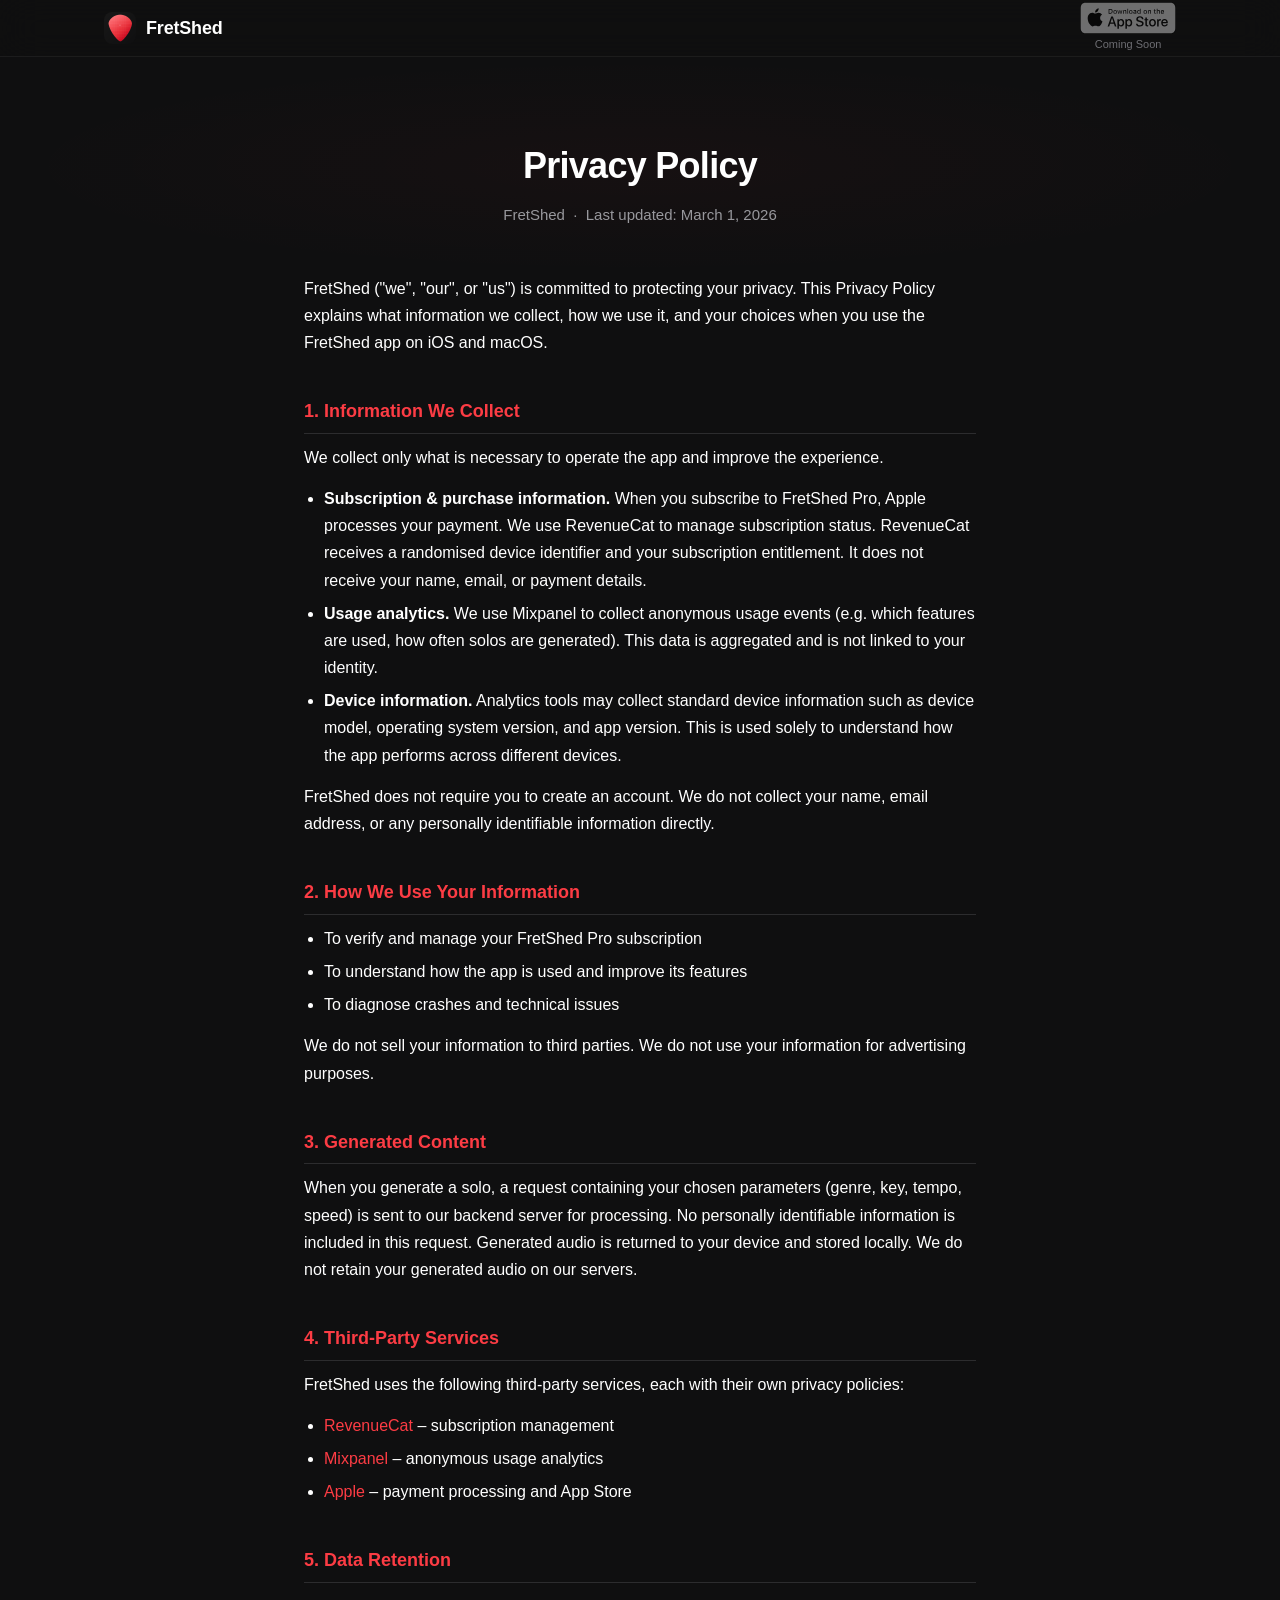
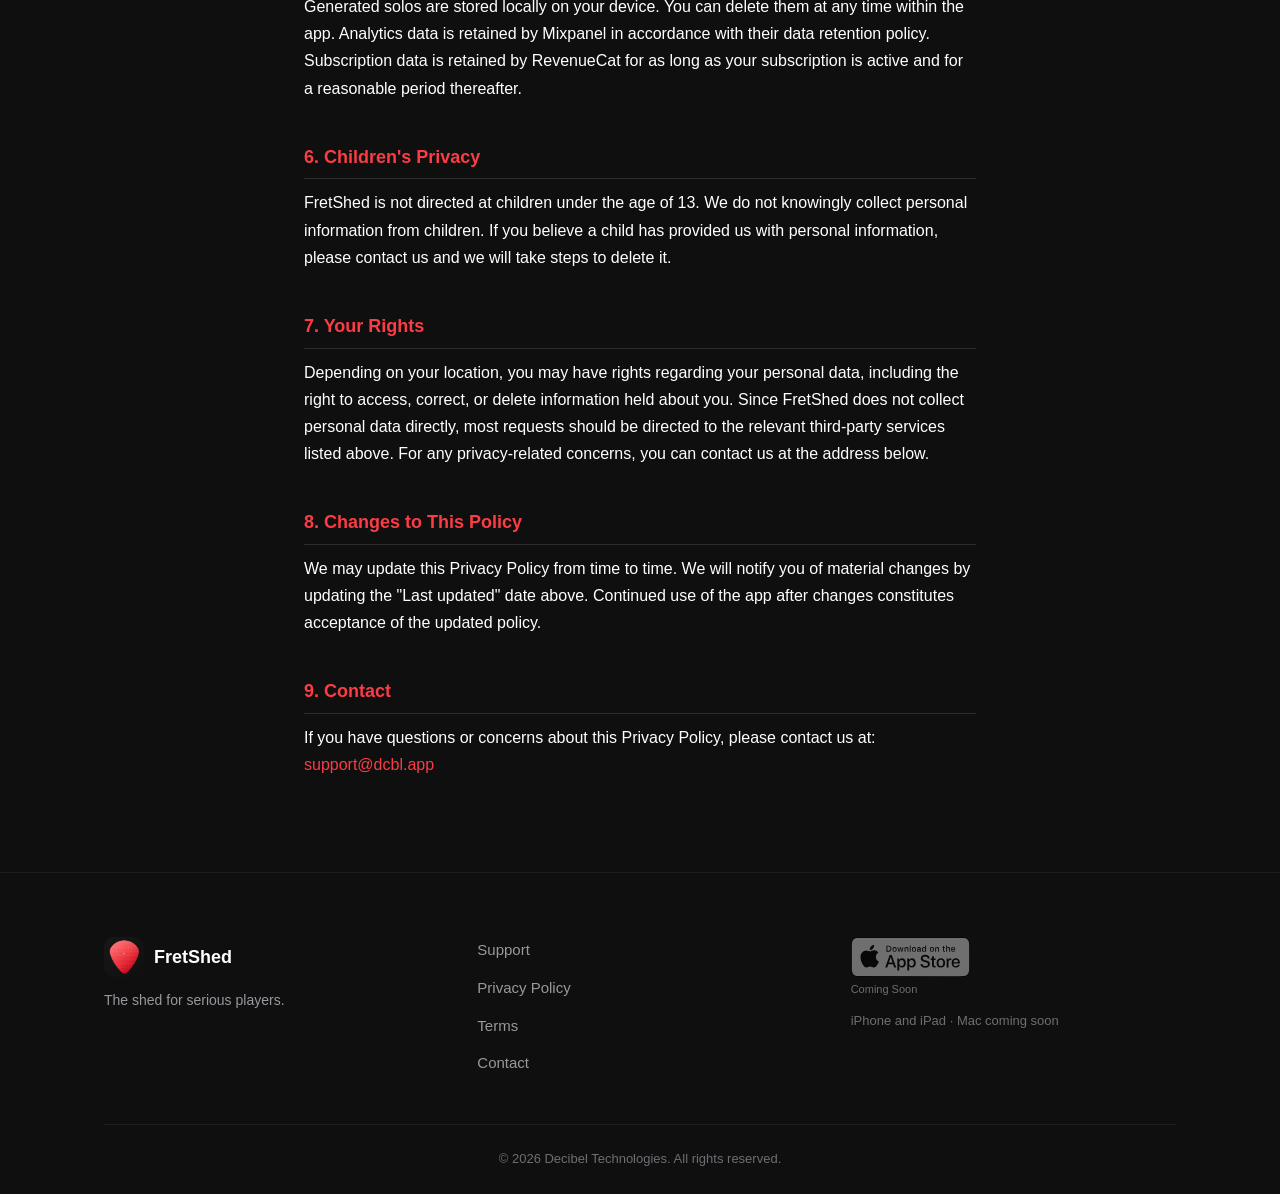
==== commit 58d5d9fe: "Update contact email to support@dcbl.app Co-Authored-By: Claude Opus 4.7 (1M context) <noreply@anthr" ====
--- a/privacy.html
+++ b/privacy.html
@@ -93,7 +93,7 @@
 
       <h2>9. Contact</h2>
       <p>If you have questions or concerns about this Privacy Policy, please contact us at:<br />
-      <a href="mailto:info@decibel.games">info@decibel.games</a></p>
+      <a href="mailto:support@dcbl.app">support@dcbl.app</a></p>
 
     </div>
 
@@ -115,7 +115,7 @@
             <li><a href="support.html">Support</a></li>
             <li><a href="privacy.html">Privacy Policy</a></li>
             <li><a href="terms.html">Terms</a></li>
-            <li><a href="mailto:info@decibel.games">Contact</a></li>
+            <li><a href="mailto:support@dcbl.app">Contact</a></li>
           </ul>
         </div>
         <div class="footer-download">
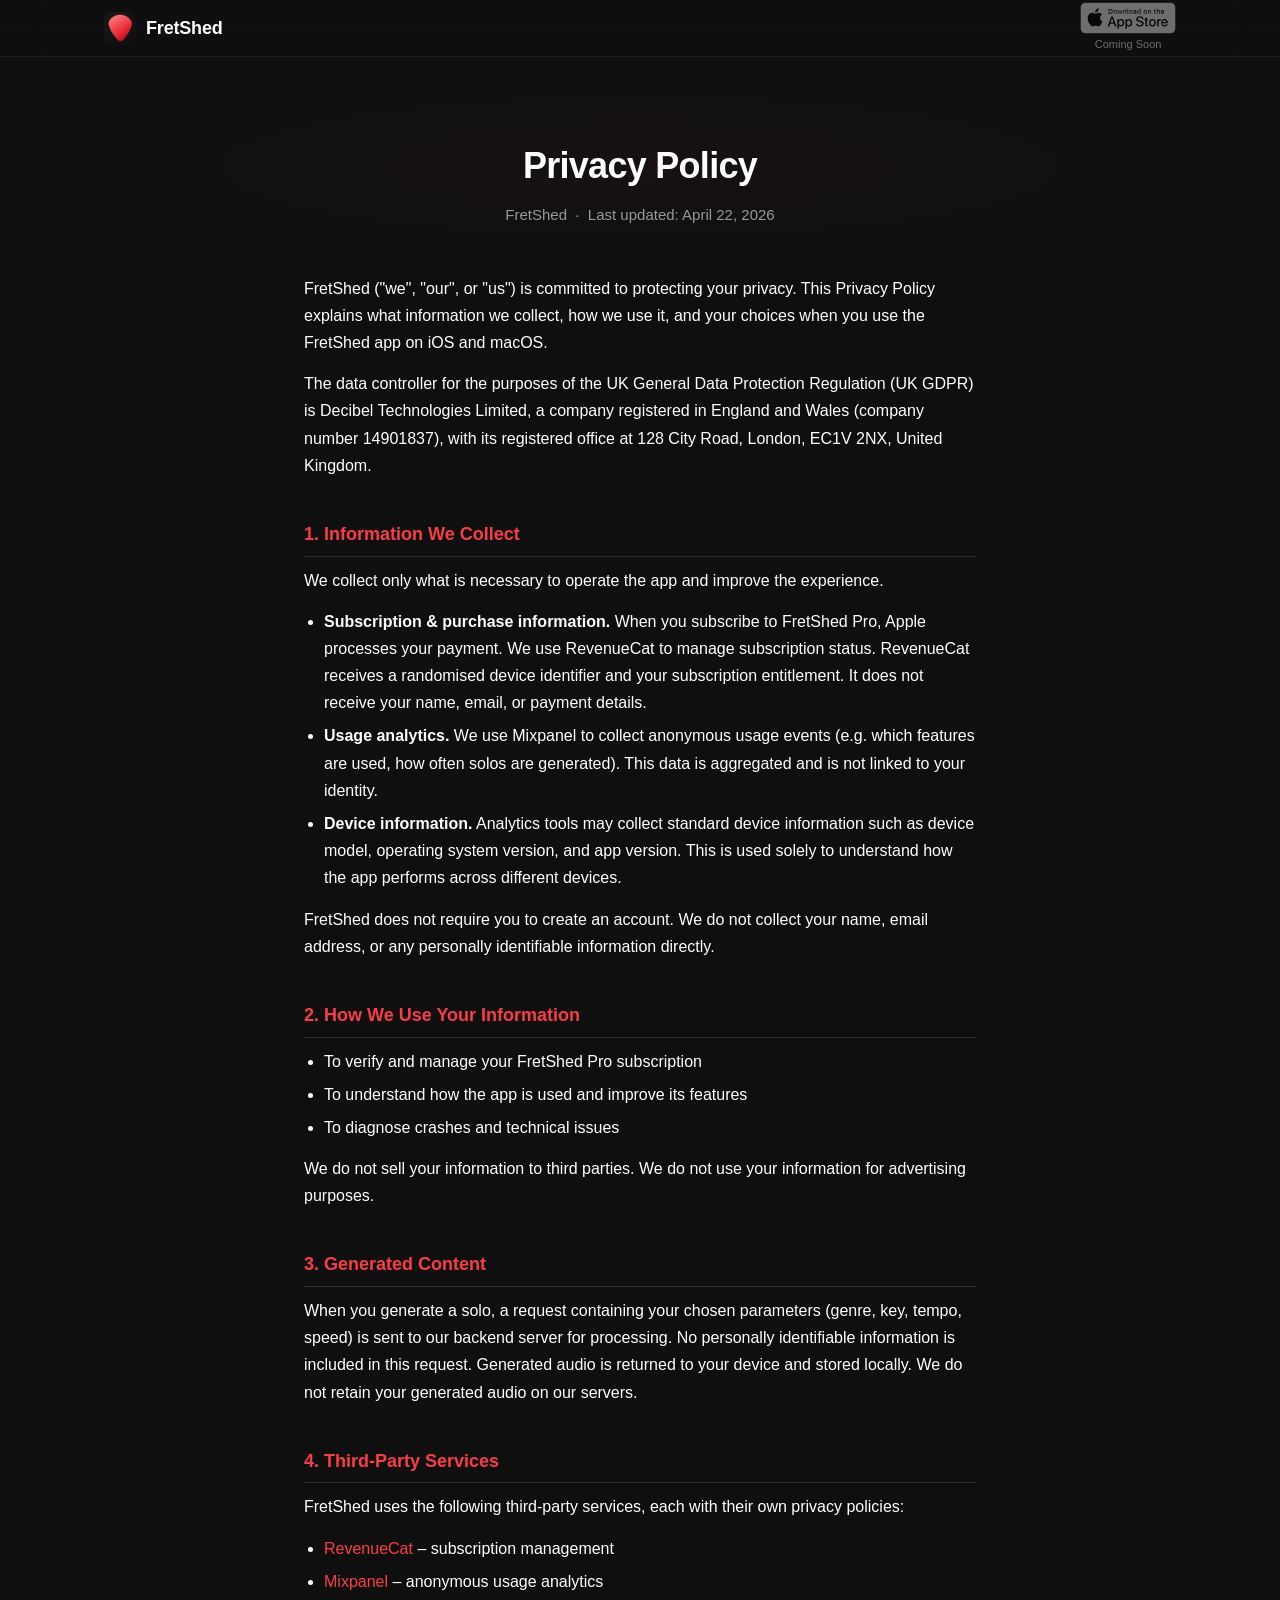
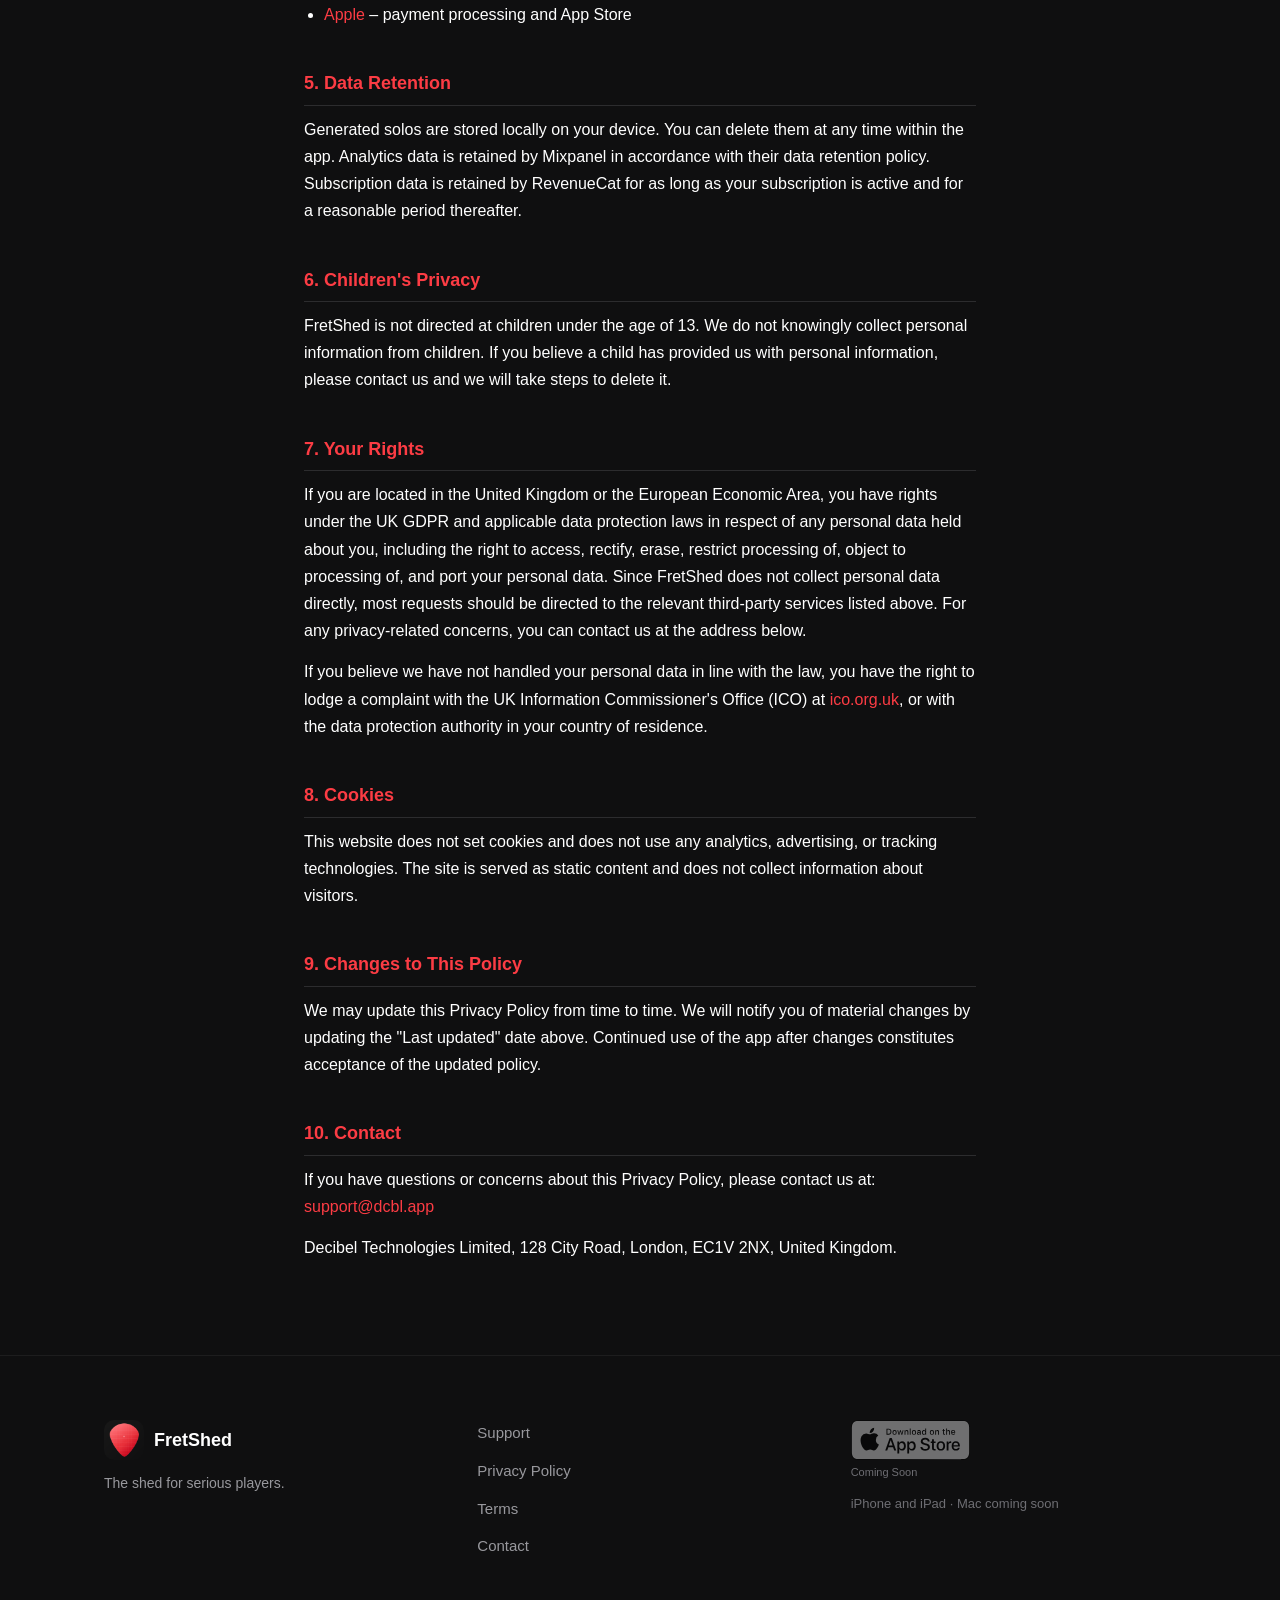
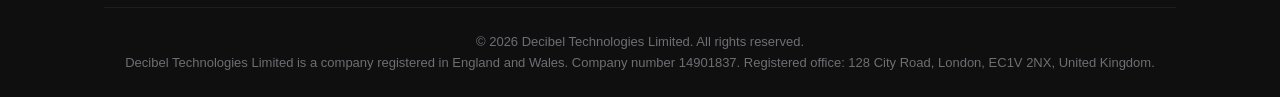
==== commit b2970bcd: "Reflect UK company registration in legal pages and site disclosures Switch governing law to England " ====
--- a/privacy.html
+++ b/privacy.html
@@ -42,7 +42,7 @@
     <section class="page-header">
       <div class="container">
         <h1>Privacy Policy</h1>
-        <p>FretShed &nbsp;·&nbsp; Last updated: March 1, 2026</p>
+        <p>FretShed &nbsp;·&nbsp; Last updated: April 22, 2026</p>
       </div>
     </section>
 
@@ -50,6 +50,8 @@
     <div class="legal-content">
 
       <p>FretShed ("we", "our", or "us") is committed to protecting your privacy. This Privacy Policy explains what information we collect, how we use it, and your choices when you use the FretShed app on iOS and macOS.</p>
+
+      <p>The data controller for the purposes of the UK General Data Protection Regulation (UK GDPR) is Decibel Technologies Limited, a company registered in England and Wales (company number 14901837), with its registered office at 128 City Road, London, EC1V 2NX, United Kingdom.</p>
 
       <h2>1. Information We Collect</h2>
       <p>We collect only what is necessary to operate the app and improve the experience.</p>
@@ -86,14 +88,19 @@
       <p>FretShed is not directed at children under the age of 13. We do not knowingly collect personal information from children. If you believe a child has provided us with personal information, please contact us and we will take steps to delete it.</p>
 
       <h2>7. Your Rights</h2>
-      <p>Depending on your location, you may have rights regarding your personal data, including the right to access, correct, or delete information held about you. Since FretShed does not collect personal data directly, most requests should be directed to the relevant third-party services listed above. For any privacy-related concerns, you can contact us at the address below.</p>
+      <p>If you are located in the United Kingdom or the European Economic Area, you have rights under the UK GDPR and applicable data protection laws in respect of any personal data held about you, including the right to access, rectify, erase, restrict processing of, object to processing of, and port your personal data. Since FretShed does not collect personal data directly, most requests should be directed to the relevant third-party services listed above. For any privacy-related concerns, you can contact us at the address below.</p>
+      <p>If you believe we have not handled your personal data in line with the law, you have the right to lodge a complaint with the UK Information Commissioner's Office (ICO) at <a href="https://ico.org.uk" target="_blank" rel="noopener noreferrer">ico.org.uk</a>, or with the data protection authority in your country of residence.</p>
 
-      <h2>8. Changes to This Policy</h2>
+      <h2>8. Cookies</h2>
+      <p>This website does not set cookies and does not use any analytics, advertising, or tracking technologies. The site is served as static content and does not collect information about visitors.</p>
+
+      <h2>9. Changes to This Policy</h2>
       <p>We may update this Privacy Policy from time to time. We will notify you of material changes by updating the "Last updated" date above. Continued use of the app after changes constitutes acceptance of the updated policy.</p>
 
-      <h2>9. Contact</h2>
+      <h2>10. Contact</h2>
       <p>If you have questions or concerns about this Privacy Policy, please contact us at:<br />
       <a href="mailto:support@dcbl.app">support@dcbl.app</a></p>
+      <p>Decibel Technologies Limited, 128 City Road, London, EC1V 2NX, United Kingdom.</p>
 
     </div>
 
@@ -127,7 +134,8 @@
         </div>
       </div>
       <div class="footer-bottom">
-        <p>&copy; 2026 Decibel Technologies. All rights reserved.</p>
+        <p>&copy; 2026 Decibel Technologies Limited. All rights reserved.</p>
+        <p>Decibel Technologies Limited is a company registered in England and Wales. Company number 14901837. Registered office: 128 City Road, London, EC1V 2NX, United Kingdom.</p>
       </div>
     </div>
   </footer>
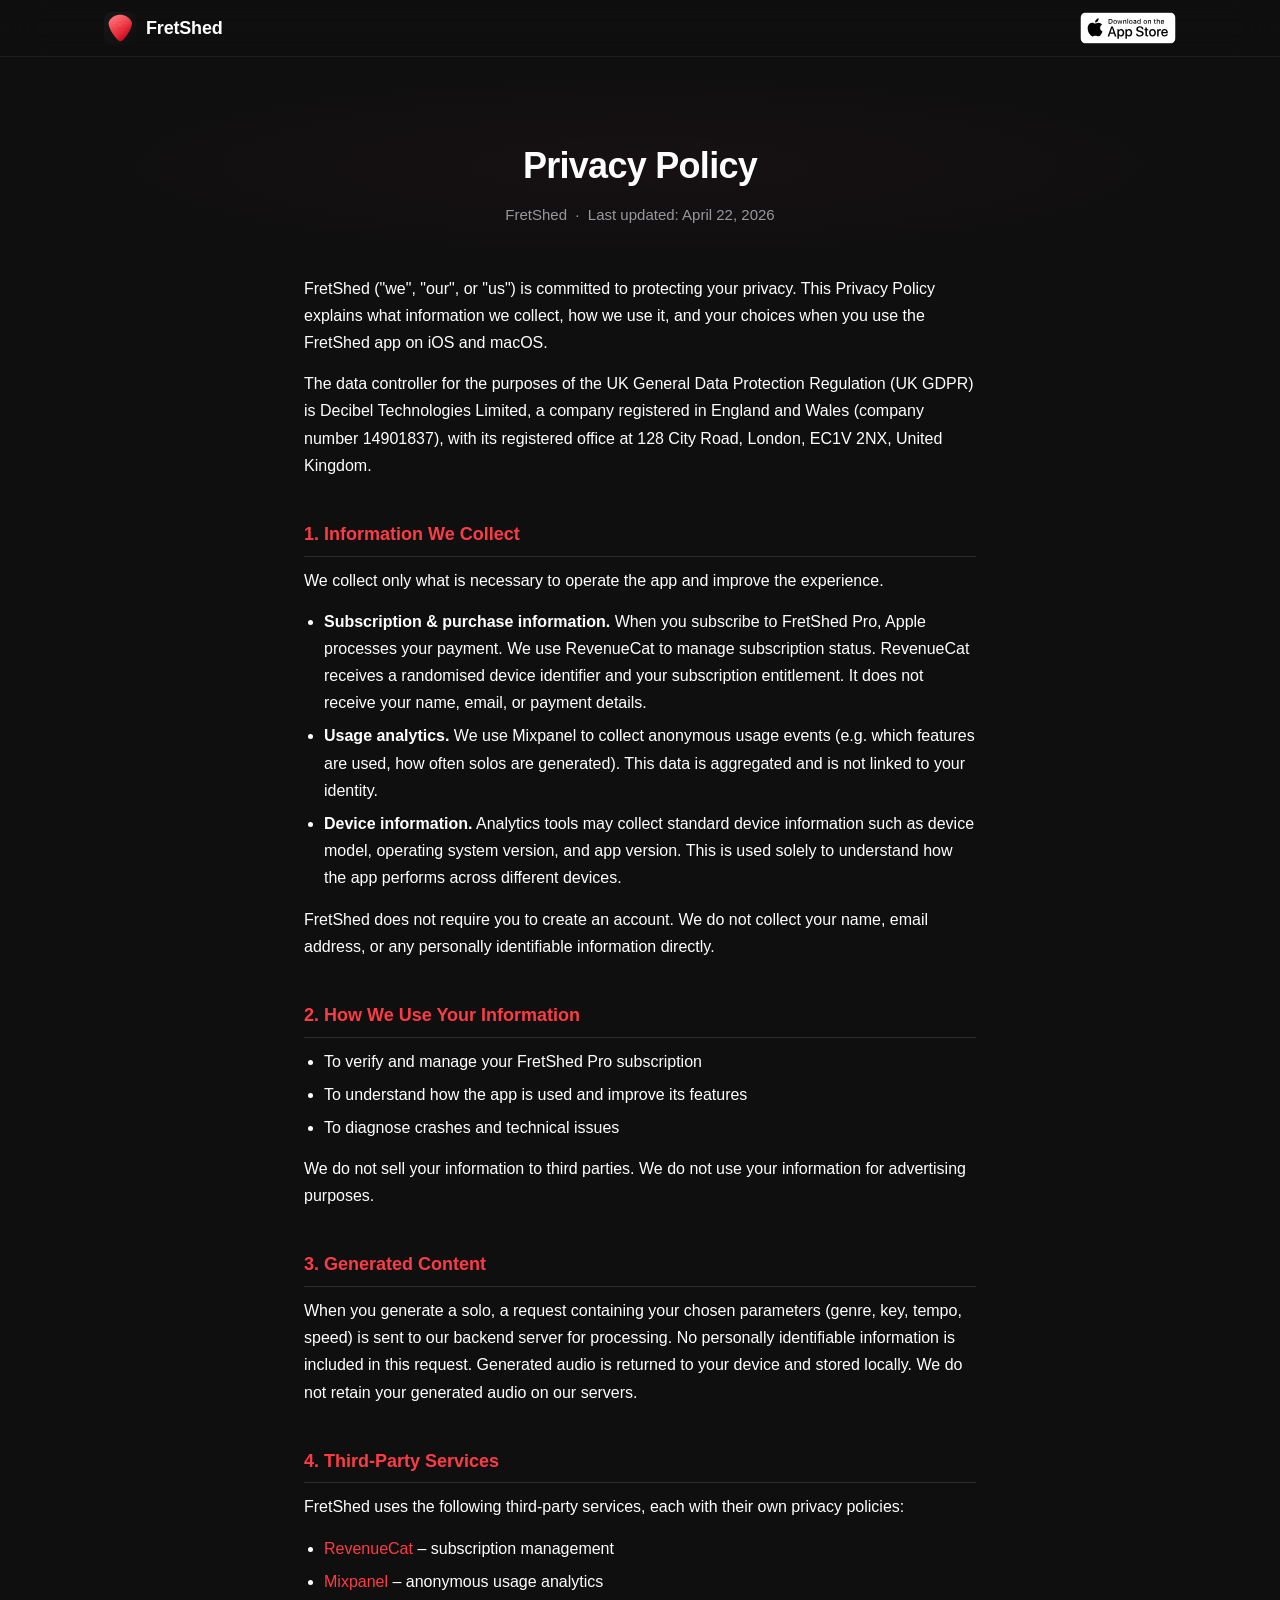
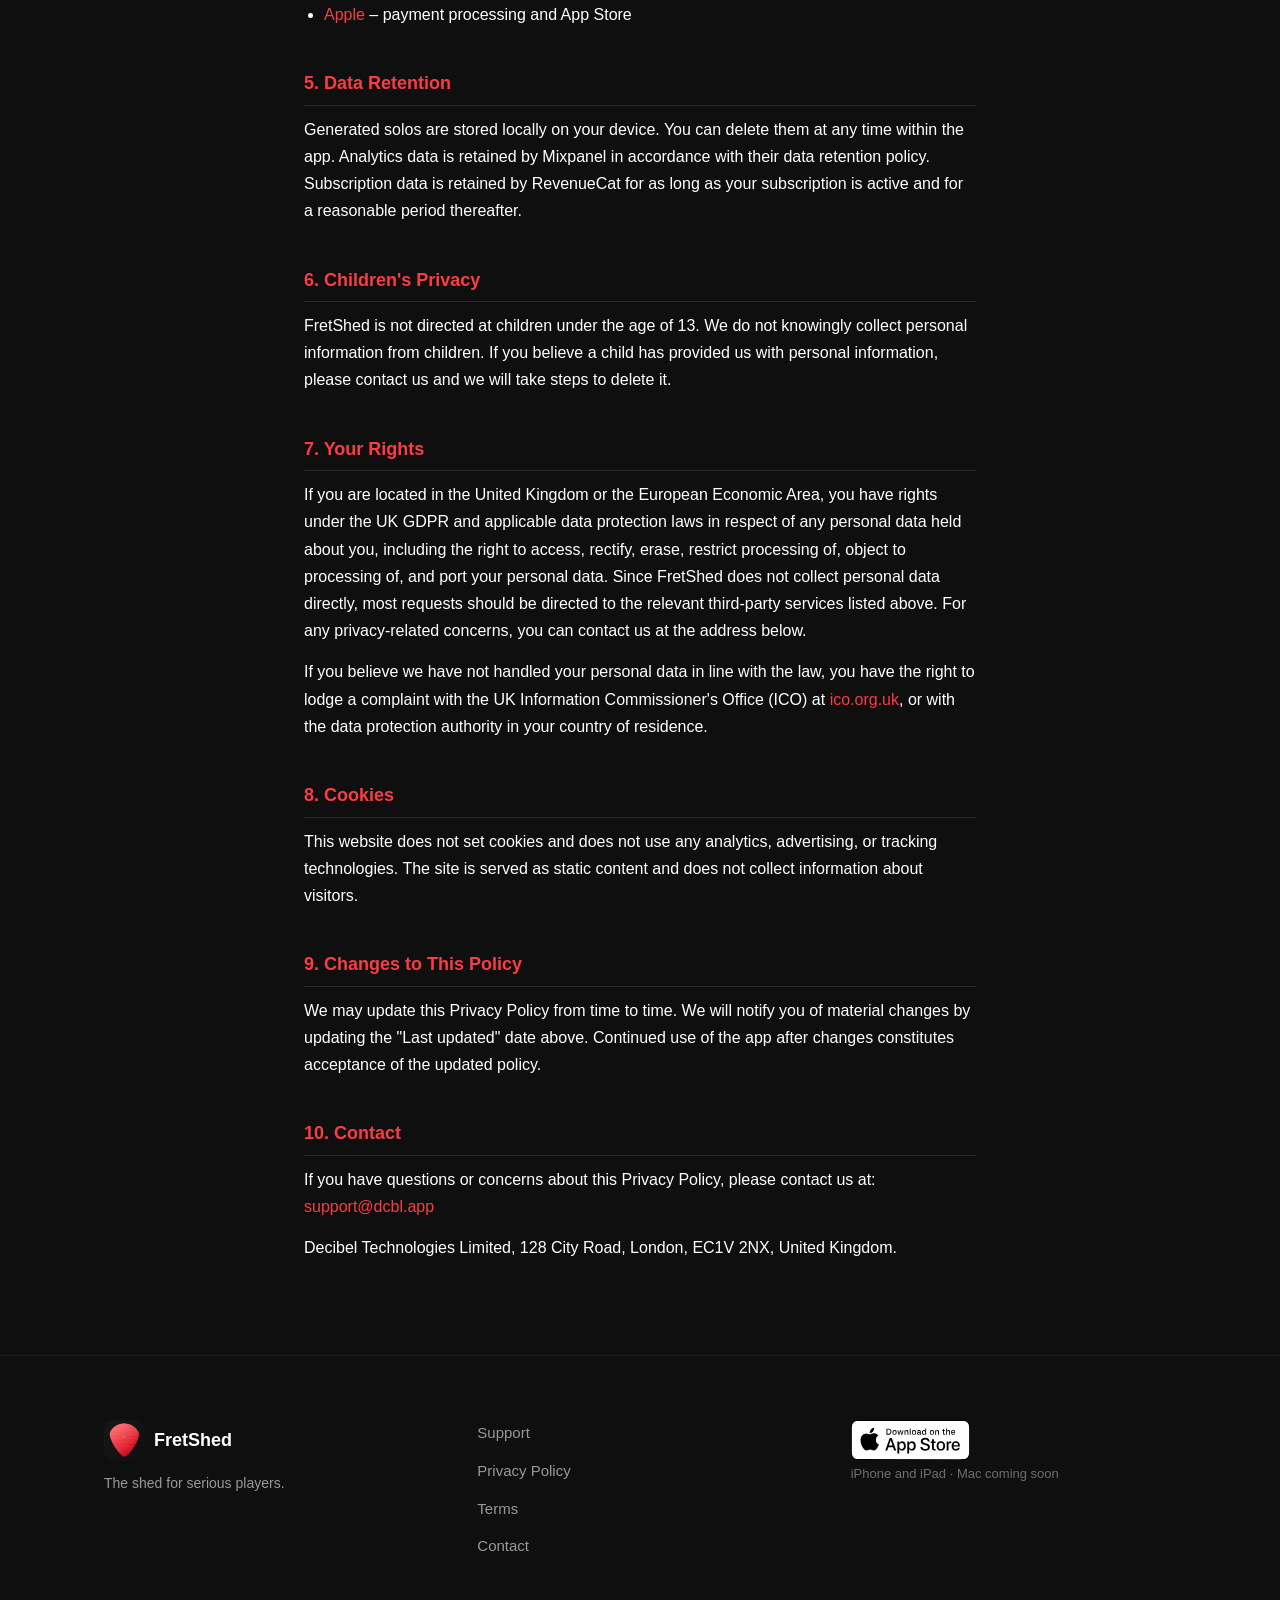
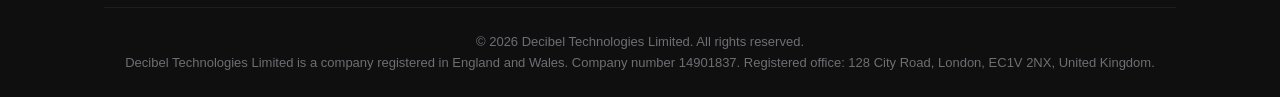
==== commit fdd74446: "Activate App Store badges for launch Remove the Coming Soon overlays and placeholder CTAs so the bad" ====
--- a/privacy.html
+++ b/privacy.html
@@ -27,12 +27,9 @@
         <img src="assets/icon.png" alt="FretShed app icon" width="32" height="32">
         <span>FretShed</span>
       </a>
-      <div class="nav-badge-wrap">
-        <a href="https://apps.apple.com/us/app/fretshed/id6759403787" class="nav-badge coming-soon-muted" aria-label="Download FretShed on the App Store" rel="noopener noreferrer" target="_blank">
-          <img src="assets/Download_on_App_Store/White_lockup/SVG/Download_on_the_App_Store_Badge_US-UK_RGB_wht_092917.svg" alt="" width="120" height="40">
-        </a>
-        <span class="coming-soon-label">Coming Soon</span>
-      </div>
+      <a href="https://apps.apple.com/us/app/fretshed/id6759403787" class="nav-badge" aria-label="Download FretShed on the App Store" rel="noopener noreferrer" target="_blank">
+        <img src="assets/Download_on_App_Store/White_lockup/SVG/Download_on_the_App_Store_Badge_US-UK_RGB_wht_092917.svg" alt="" width="120" height="40">
+      </a>
     </div>
   </nav>
 
@@ -126,10 +123,9 @@
           </ul>
         </div>
         <div class="footer-download">
-          <a href="https://apps.apple.com/us/app/fretshed/id6759403787" class="coming-soon-muted" aria-label="Download FretShed on the App Store" rel="noopener noreferrer" target="_blank">
+          <a href="https://apps.apple.com/us/app/fretshed/id6759403787" aria-label="Download FretShed on the App Store" rel="noopener noreferrer" target="_blank">
             <img src="assets/Download_on_App_Store/White_lockup/SVG/Download_on_the_App_Store_Badge_US-UK_RGB_wht_092917.svg" alt="" width="120" height="40">
           </a>
-          <span class="coming-soon-label">Coming Soon</span>
           <p class="platform-note">iPhone and iPad · Mac coming soon</p>
         </div>
       </div>
--- a/assets/styles.css
+++ b/assets/styles.css
@@ -119,38 +119,6 @@
   width: auto;
 }
 
-.nav-badge-wrap {
-  display: flex;
-  flex-direction: column;
-  align-items: center;
-  gap: 2px;
-}
-
-/* --- Coming Soon Shared --- */
-.coming-soon-muted {
-  opacity: 0.4;
-  pointer-events: none;
-}
-
-.coming-soon-label {
-  font-size: 11px;
-  color: var(--color-text-tertiary);
-  text-align: center;
-  display: block;
-}
-
-.btn-coming-soon {
-  display: inline-block;
-  padding: 14px 40px;
-  background: var(--color-bg-elevated);
-  border: 1px solid var(--color-accent-primary);
-  color: var(--color-text-secondary);
-  font-size: 1rem;
-  font-weight: 600;
-  border-radius: var(--radius-pill);
-  cursor: default;
-}
-
 /* --- Hero --- */
 .hero {
   min-height: 100vh;
@@ -197,6 +165,10 @@
   font-size: 1.125rem;
   line-height: 1.7;
   color: var(--color-text-secondary);
+}
+
+.hero-app-store-badge {
+  display: inline-block;
 }
 
 .hero-pricing-note {
@@ -456,6 +428,10 @@
   text-align: center;
 }
 
+.pricing-app-store-badge {
+  display: inline-block;
+}
+
 .pricing-note {
   margin-top: 16px;
   font-size: 0.875rem;
@@ -525,10 +501,6 @@
 .footer-download img {
   height: 40px;
   width: auto;
-}
-
-.footer-download .coming-soon-label {
-  margin-bottom: 8px;
 }
 
 .footer-download .platform-note {
